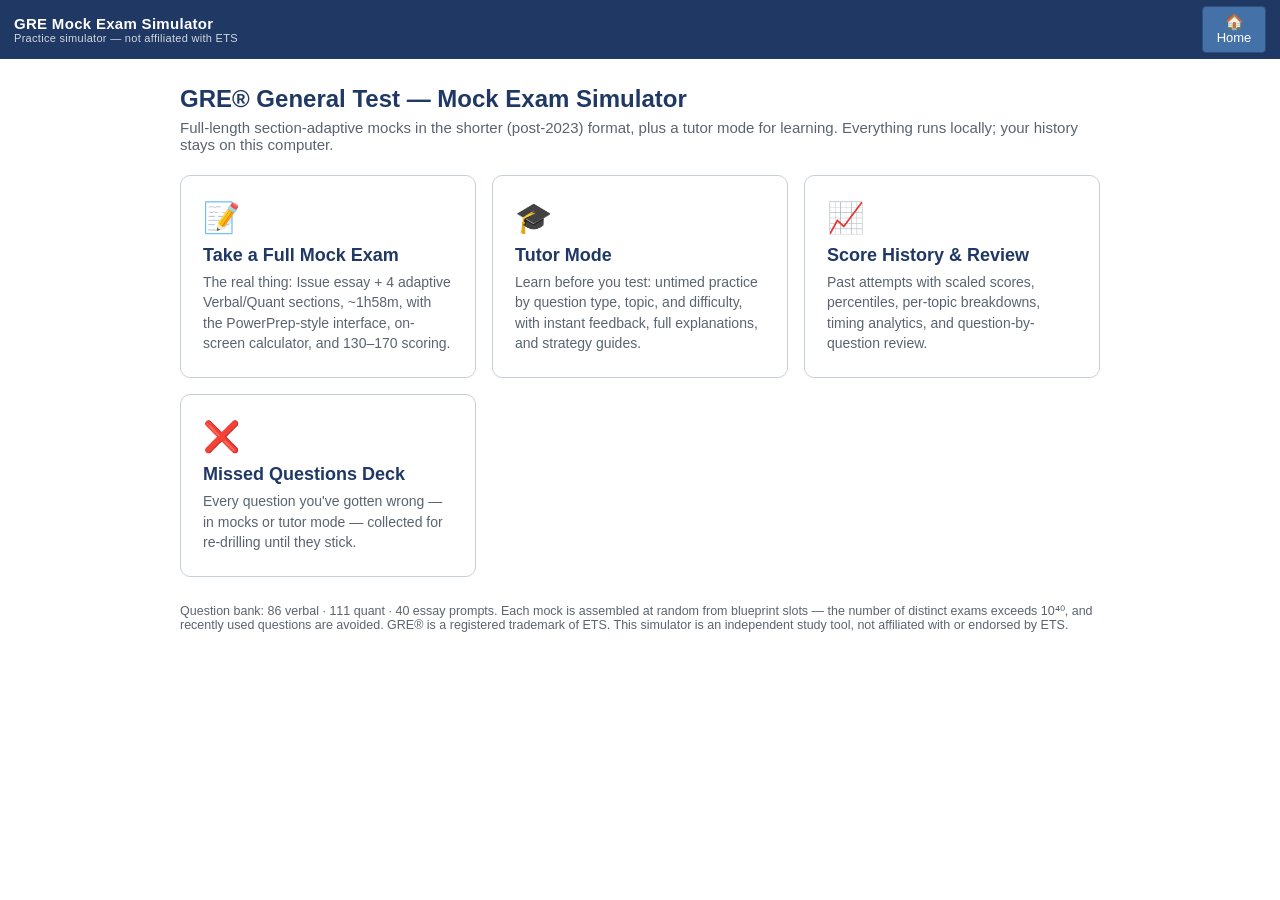
==== index.html @ 8365e2c4 "GRE mock exam simulator: adaptive full-length mocks, tutor mode, PowerPrep-style UI" ====
<!DOCTYPE html>
<html lang="en">
<head>
<meta charset="UTF-8">
<meta name="viewport" content="width=device-width, initial-scale=1">
<title>GRE Mock Exam Simulator</title>
<link rel="stylesheet" href="css/style.css">
</head>
<body>
<div id="app"></div>

<!-- Question bank -->
<script src="data/essays.js"></script>
<script src="data/verbal-easy.js"></script>
<script src="data/verbal-medium.js"></script>
<script src="data/verbal-hard.js"></script>
<script src="data/quant-easy.js"></script>
<script src="data/quant-medium.js"></script>
<script src="data/quant-hard.js"></script>

<!-- App -->
<script src="js/scoring.js"></script>
<script src="js/calculator.js"></script>
<script src="js/exam.js"></script>
<script src="js/results.js"></script>
<script src="js/tutor.js"></script>
<script src="js/app.js"></script>
</body>
</html>
---- css/style.css ----
/* GRE Mock Exam Simulator — PowerPrep-style UI */

:root {
  --navy: #1f3864;
  --navy-dark: #16294a;
  --steel: #4472a8;
  --steel-light: #5d8bc4;
  --strip: #e9edf2;
  --strip-border: #c7cfd9;
  --ink: #1a1a1a;
  --muted: #5a6470;
  --paper: #ffffff;
  --page: #f2f4f7;
  --good: #1e7a3c;
  --bad: #b02a2a;
  --mark: #d99a00;
  --focus: #2b6cb0;
}

* { box-sizing: border-box; }

html, body {
  margin: 0;
  padding: 0;
  height: 100%;
  font-family: Arial, Helvetica, sans-serif;
  font-size: 16px;
  color: var(--ink);
  background: var(--page);
}

#app { height: 100%; display: flex; flex-direction: column; }

button { font-family: inherit; cursor: pointer; }

/* ---------- Top bars ---------- */

.topbar {
  background: var(--navy);
  color: #fff;
  display: flex;
  align-items: center;
  justify-content: space-between;
  padding: 6px 14px;
  min-height: 54px;
  flex-wrap: wrap;
  gap: 6px;
}

.topbar .brand {
  font-size: 15px;
  font-weight: bold;
  letter-spacing: .3px;
}
.topbar .brand small { display: block; font-weight: normal; font-size: 11px; opacity: .8; }

.topbar .btns { display: flex; gap: 6px; flex-wrap: wrap; }

.tbtn {
  background: var(--steel);
  color: #fff;
  border: 1px solid #2f4f7a;
  border-radius: 4px;
  padding: 6px 12px;
  font-size: 13px;
  min-width: 64px;
  display: inline-flex;
  flex-direction: column;
  align-items: center;
  gap: 1px;
  line-height: 1.15;
}
.tbtn .ic { font-size: 15px; }
.tbtn:hover:not(:disabled) { background: var(--steel-light); }
.tbtn:disabled { opacity: .45; cursor: default; }
.tbtn.marked { background: var(--mark); border-color: #a97800; }

.substrip {
  background: var(--strip);
  border-bottom: 1px solid var(--strip-border);
  display: flex;
  align-items: center;
  justify-content: space-between;
  padding: 5px 14px;
  font-size: 14px;
  color: #223;
}
.substrip .qcount { font-weight: bold; }
.substrip .right { display: flex; align-items: center; gap: 10px; }

.timer { font-variant-numeric: tabular-nums; font-weight: bold; }
.timer.low { color: var(--bad); animation: blink 1s steps(2) infinite; }
@keyframes blink { 50% { opacity: .35; } }

.linkish {
  background: none;
  border: none;
  color: var(--focus);
  text-decoration: underline;
  font-size: 13px;
  padding: 2px 4px;
}

/* ---------- Main stage ---------- */

.stage {
  flex: 1;
  overflow: auto;
  background: var(--paper);
}

.stage-inner {
  max-width: 980px;
  margin: 0 auto;
  padding: 26px 30px 60px;
}

.directions {
  font-style: italic;
  color: #333;
  font-size: 14.5px;
  margin-bottom: 18px;
}

.qtext { font-size: 17px; line-height: 1.6; }
.qtext p { margin: 0 0 12px; }

.split {
  display: grid;
  grid-template-columns: 1fr 1px 1fr;
  gap: 0 22px;
  align-items: start;
}
.split .divider { background: var(--strip-border); align-self: stretch; }
.passage {
  font-size: 15.5px;
  line-height: 1.65;
  max-height: calc(100vh - 220px);
  overflow-y: auto;
  padding-right: 8px;
}
.passage p { margin: 0 0 12px; }
.passage-label { font-size: 12px; color: var(--muted); text-transform: uppercase; letter-spacing: .6px; margin-bottom: 8px; }

@media (max-width: 800px) {
  .split { grid-template-columns: 1fr; }
  .split .divider { display: none; }
  .passage { max-height: 34vh; border-bottom: 1px solid var(--strip-border); margin-bottom: 14px; }
}

/* ---------- Choices ---------- */

.choices { margin-top: 18px; display: flex; flex-direction: column; gap: 4px; }

.choice {
  display: flex;
  align-items: flex-start;
  gap: 12px;
  padding: 9px 12px;
  border: 1px solid transparent;
  border-radius: 4px;
  cursor: pointer;
  font-size: 16.5px;
  line-height: 1.45;
  background: none;
  text-align: left;
  width: 100%;
  color: var(--ink);
}
.choice:hover { background: #f0f5fb; }
.choice.selected { background: #dcebfa; border-color: #9dc0e8; }

.oval {
  flex: 0 0 auto;
  width: 30px; height: 20px;
  border: 2px solid #444;
  border-radius: 50%;
  margin-top: 2px;
  background: #fff;
}
.choice.selected .oval { background: var(--ink); }

.sqr {
  flex: 0 0 auto;
  width: 20px; height: 20px;
  border: 2px solid #444;
  border-radius: 3px;
  margin-top: 2px;
  background: #fff;
  position: relative;
}
.choice.selected .sqr { background: var(--ink); }
.choice.selected .sqr::after {
  content: "✓"; color: #fff; position: absolute; inset: 0;
  display: flex; align-items: center; justify-content: center; font-size: 14px;
}

/* result-review coloring */
.choice.correct { background: #e2f3e6; border-color: #9ccBA6; }
.choice.correct { border-color: #9ccba6; }
.choice.wrongpick { background: #fbe3e3; border-color: #e2a9a9; }

/* ---------- Multi-blank TC ---------- */

.blank-cols { display: flex; gap: 26px; margin-top: 18px; flex-wrap: wrap; }
.blank-col { min-width: 180px; }
.blank-col h4 { margin: 0 0 6px; font-size: 14px; color: var(--muted); font-weight: bold; }
.blank-col .choice { font-size: 16px; padding: 7px 10px; }
.tcblank {
  display: inline-block;
  min-width: 110px;
  border-bottom: 1.5px solid var(--ink);
  text-align: center;
  font-weight: bold;
  color: var(--focus);
  padding: 0 6px;
}

/* ---------- QC layout ---------- */

.qc-table { width: 100%; max-width: 640px; margin: 8px auto 4px; border-collapse: collapse; }
.qc-table th { font-weight: bold; font-size: 16px; padding: 10px 8px; text-align: center; width: 50%; }
.qc-table td { text-align: center; font-size: 17.5px; padding: 8px; vertical-align: top; }
.qc-info { text-align: center; font-size: 16.5px; margin: 6px 0 10px; }
.qc-line { border: none; border-top: 1px solid var(--strip-border); max-width: 640px; margin: 10px auto; }

/* ---------- Numeric entry ---------- */

.numentry { margin-top: 20px; display: flex; align-items: center; gap: 10px; font-size: 17px; flex-wrap: wrap; }
.numentry input {
  font-size: 18px;
  padding: 8px 10px;
  width: 150px;
  border: 1.5px solid #555;
  border-radius: 3px;
  font-family: inherit;
}
.numentry .fracbar { display: inline-flex; flex-direction: column; align-items: center; gap: 4px; }
.numentry .fracbar hr { width: 150px; border: none; border-top: 2px solid var(--ink); margin: 0; }

/* ---------- Figures / DI ---------- */

.figure { text-align: center; margin: 16px 0; }
.figure .note { font-size: 12.5px; color: var(--muted); font-style: italic; margin-top: 4px; }

.di-table { border-collapse: collapse; margin: 12px auto; font-size: 14.5px; }
.di-table caption { font-weight: bold; font-size: 14px; padding-bottom: 6px; }
.di-table th, .di-table td { border: 1px solid #888; padding: 5px 12px; text-align: center; }
.di-table th { background: var(--strip); }

.chartbox { margin: 14px auto; max-width: 560px; }
.chartbox svg { width: 100%; height: auto; display: block; }
.chartbox .ctitle { text-align: center; font-weight: bold; font-size: 14px; margin-bottom: 4px; }

/* ---------- Screens (intro / transition / home) ---------- */

.screen-title { font-size: 24px; margin: 0 0 6px; color: var(--navy); }
.screen-sub { color: var(--muted); margin: 0 0 22px; font-size: 15px; }

.card {
  background: #fff;
  border: 1px solid var(--strip-border);
  border-radius: 8px;
  padding: 22px 26px;
  margin-bottom: 16px;
}
.card h3 { margin: 0 0 10px; font-size: 17px; color: var(--navy); }
.card p, .card li { font-size: 15px; line-height: 1.55; }

.bigbtn {
  background: var(--navy);
  color: #fff;
  border: none;
  border-radius: 6px;
  padding: 13px 26px;
  font-size: 16px;
  font-weight: bold;
}
.bigbtn:hover { background: var(--navy-dark); }
.bigbtn.secondary { background: #fff; color: var(--navy); border: 2px solid var(--navy); }
.bigbtn.secondary:hover { background: #eef2f8; }
.bigbtn:disabled { opacity: .5; cursor: default; }

.btnrow { display: flex; gap: 12px; margin-top: 20px; flex-wrap: wrap; }

.home-grid { display: grid; grid-template-columns: repeat(auto-fit, minmax(250px, 1fr)); gap: 16px; margin-top: 22px; }
.home-tile {
  background: #fff;
  border: 1px solid var(--strip-border);
  border-radius: 10px;
  padding: 24px 22px;
  text-align: left;
  cursor: pointer;
  transition: box-shadow .12s, transform .12s;
}
.home-tile:hover { box-shadow: 0 4px 14px rgba(31,56,100,.18); transform: translateY(-2px); }
.home-tile .em { font-size: 30px; }
.home-tile h3 { margin: 10px 0 6px; color: var(--navy); font-size: 18px; }
.home-tile p { margin: 0; color: var(--muted); font-size: 14px; line-height: 1.45; }

/* ---------- Review screen ---------- */

.review-table { width: 100%; max-width: 620px; border-collapse: collapse; margin-top: 14px; }
.review-table th, .review-table td { border: 1px solid var(--strip-border); padding: 7px 12px; font-size: 14.5px; text-align: left; }
.review-table th { background: var(--strip); }
.review-table tr.cur { background: #dcebfa; }
.review-table tr { cursor: pointer; }
.review-table tr:hover td { background: #f0f5fb; }
.st-ans { color: var(--good); }
.st-not { color: var(--bad); font-weight: bold; }
.st-seen { color: var(--muted); }
.flagged::before { content: "🚩 "; }

/* ---------- Essay ---------- */

.essay-wrap { display: flex; flex-direction: column; gap: 12px; height: 100%; }
.essay-prompt { border: 1px solid var(--strip-border); background: #fafbfc; border-radius: 6px; padding: 14px 18px; font-size: 15.5px; line-height: 1.6; }
.essay-toolbar { display: flex; gap: 6px; align-items: center; }
.essay-toolbar button {
  background: var(--strip); border: 1px solid var(--strip-border); border-radius: 4px;
  padding: 5px 12px; font-size: 13px;
}
.essay-toolbar button:hover { background: #dde4ec; }
.essay-toolbar .wc { margin-left: auto; font-size: 13px; color: var(--muted); }
.essay-box {
  width: 100%;
  min-height: 320px;
  resize: vertical;
  font-family: Arial, Helvetica, sans-serif;
  font-size: 15.5px;
  line-height: 1.55;
  padding: 12px 14px;
  border: 1.5px solid #555;
  border-radius: 4px;
}

/* ---------- Calculator ---------- */

.calc {
  position: fixed;
  z-index: 60;
  width: 250px;
  background: #dfe5ec;
  border: 1px solid #8896a8;
  border-radius: 8px;
  box-shadow: 0 8px 28px rgba(0,0,0,.3);
  user-select: none;
}
.calc-head {
  background: var(--navy); color: #fff;
  padding: 6px 10px; font-size: 13px; font-weight: bold;
  border-radius: 8px 8px 0 0;
  display: flex; justify-content: space-between; align-items: center;
  cursor: move;
}
.calc-head button { background: none; border: none; color: #fff; font-size: 15px; }
.calc-display {
  background: #fff; border: 1px solid #99a; margin: 8px; padding: 8px 10px;
  text-align: right; font-size: 21px; font-family: Consolas, monospace;
  overflow: hidden; white-space: nowrap; min-height: 40px;
}
.calc-mem { font-size: 11px; color: var(--muted); padding: 0 12px 2px; min-height: 14px; text-align: left; }
.calc-grid { display: grid; grid-template-columns: repeat(5, 1fr); gap: 5px; padding: 4px 8px 8px; }
.calc-grid button {
  padding: 9px 0; font-size: 14.5px; border: 1px solid #97a3b4; border-radius: 4px;
  background: #f4f6f9;
}
.calc-grid button:hover { background: #e2e9f2; }
.calc-grid button.op { background: #cdd8e6; }
.calc-grid button.eq { background: var(--steel); color: #fff; grid-column: span 2; }
.calc-transfer {
  display: block; margin: 0 8px 10px; width: calc(100% - 16px);
  padding: 7px; font-size: 13px; background: var(--strip);
  border: 1px solid #97a3b4; border-radius: 4px;
}

/* ---------- Modal ---------- */

.modal-veil {
  position: fixed; inset: 0; background: rgba(10,20,40,.55);
  display: flex; align-items: center; justify-content: center; z-index: 100;
  padding: 20px;
}
.modal {
  background: #fff; border-radius: 8px; max-width: 640px; width: 100%;
  max-height: 84vh; overflow: auto; padding: 24px 28px;
  box-shadow: 0 12px 40px rgba(0,0,0,.35);
}
.modal h3 { margin: 0 0 12px; color: var(--navy); }
.modal p, .modal li { font-size: 14.5px; line-height: 1.55; }

/* ---------- Results ---------- */

.score-cards { display: grid; grid-template-columns: repeat(auto-fit, minmax(180px, 1fr)); gap: 14px; margin: 18px 0; }
.score-card {
  background: #fff; border: 1px solid var(--strip-border); border-radius: 10px;
  padding: 18px 20px; text-align: center;
}
.score-card .lbl { font-size: 13px; color: var(--muted); text-transform: uppercase; letter-spacing: .5px; }
.score-card .val { font-size: 40px; font-weight: bold; color: var(--navy); line-height: 1.15; }
.score-card .pct { font-size: 13px; color: var(--muted); }

.topic-bars { margin: 10px 0 4px; }
.tbar-row { display: grid; grid-template-columns: 170px 1fr 70px; align-items: center; gap: 10px; margin-bottom: 8px; font-size: 14px; }
.tbar-track { background: #e6eaef; border-radius: 4px; height: 16px; overflow: hidden; }
.tbar-fill { height: 100%; background: var(--steel); border-radius: 4px 0 0 4px; }

.rev-item { border: 1px solid var(--strip-border); border-radius: 8px; padding: 16px 20px; margin-bottom: 14px; background: #fff; }
.rev-item .rhead { display: flex; gap: 10px; align-items: baseline; margin-bottom: 8px; flex-wrap: wrap; font-size: 13.5px; color: var(--muted); }
.rev-item .rhead .ok { color: var(--good); font-weight: bold; }
.rev-item .rhead .no { color: var(--bad); font-weight: bold; }
.expl { background: #f5f8fb; border-left: 4px solid var(--steel); padding: 10px 14px; margin-top: 10px; font-size: 14.5px; line-height: 1.55; }
.expl .tip { margin-top: 8px; color: #6b4e00; }

.attempt-row { display: flex; justify-content: space-between; align-items: center; background: #fff; border: 1px solid var(--strip-border); border-radius: 8px; padding: 12px 18px; margin-bottom: 10px; font-size: 14.5px; }

/* ---------- Tutor ---------- */

.tutor-filters { display: flex; gap: 12px; flex-wrap: wrap; margin: 14px 0 20px; }
.tutor-filters select {
  font-size: 14.5px; padding: 7px 10px; border: 1px solid var(--strip-border); border-radius: 5px; background: #fff;
}
.feedback-banner { border-radius: 6px; padding: 10px 16px; font-weight: bold; margin-top: 16px; font-size: 15.5px; }
.feedback-banner.good { background: #e2f3e6; color: var(--good); }
.feedback-banner.bad { background: #fbe3e3; color: var(--bad); }

.pill { display: inline-block; font-size: 12px; padding: 2px 10px; border-radius: 999px; background: var(--strip); color: #334; margin-right: 6px; }

.footnote { color: var(--muted); font-size: 12.5px; margin-top: 26px; }

/* sparkline / trend */
.trend svg { width: 100%; height: auto; display: block; }

/* utility */
.hidden { display: none !important; }
.center { text-align: center; }
.mt0 { margin-top: 0; }
.sr { position: absolute; left: -9999px; }
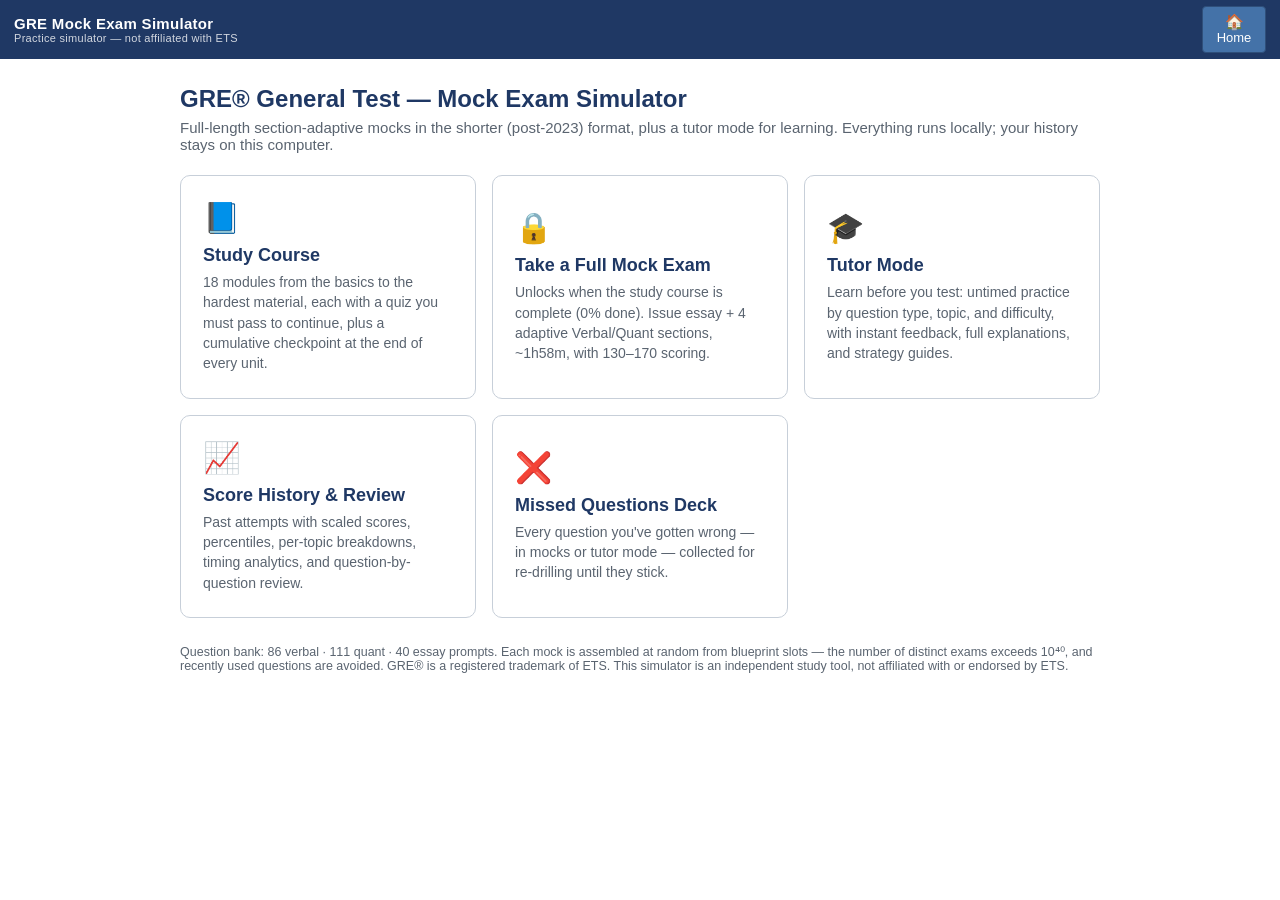
==== commit 99d6df1f: "Add 18-module study course with gated progression and cumulative checkpoints" ====
--- a/index.html
+++ b/index.html
@@ -18,12 +18,20 @@
 <script src="data/quant-medium.js"></script>
 <script src="data/quant-hard.js"></script>
 
+<!-- Study course -->
+<script src="data/course-u1.js"></script>
+<script src="data/course-u2.js"></script>
+<script src="data/course-u3.js"></script>
+<script src="data/course-u4.js"></script>
+<script src="data/course-u5.js"></script>
+
 <!-- App -->
 <script src="js/scoring.js"></script>
 <script src="js/calculator.js"></script>
 <script src="js/exam.js"></script>
 <script src="js/results.js"></script>
 <script src="js/tutor.js"></script>
+<script src="js/course.js"></script>
 <script src="js/app.js"></script>
 </body>
 </html>
--- a/css/style.css
+++ b/css/style.css
@@ -436,3 +436,76 @@
 .center { text-align: center; }
 .mt0 { margin-top: 0; }
 .sr { position: absolute; left: -9999px; }
+
+/* ---------- course: syllabus rows ---------- */
+
+.mod-list { display: flex; flex-direction: column; gap: 6px; margin-top: 12px; }
+.mod-row {
+  display: flex; align-items: center; gap: 14px;
+  width: 100%; text-align: left;
+  padding: 12px 14px;
+  border: 1px solid var(--strip-border); border-radius: 7px;
+  background: #fff; font-size: 15px; color: var(--ink);
+}
+.mod-row:hover:not(.locked) { background: #f0f5fb; border-color: var(--steel); }
+.mod-row.locked { opacity: .55; cursor: not-allowed; background: #fafbfc; }
+.mod-row.done { background: #f2faf4; border-color: #b7ddc2; }
+.mod-row.next { border-color: var(--steel); border-width: 2px; box-shadow: 0 1px 6px rgba(68,114,168,.18); }
+.mod-ic { flex: 0 0 auto; width: 28px; height: 28px; border-radius: 50%; display: flex; align-items: center; justify-content: center; font-size: 13px; background: var(--strip); }
+.mod-row.done .mod-ic { background: var(--good); color: #fff; }
+.mod-row.next .mod-ic { background: var(--steel); color: #fff; }
+.mod-mid { flex: 1; display: flex; flex-direction: column; gap: 2px; min-width: 0; }
+.mod-title { font-weight: 600; }
+.mod-meta { font-size: 12.5px; color: var(--muted); }
+.mod-st { flex: 0 0 auto; font-size: 12.5px; color: var(--muted); font-weight: 600; }
+.mod-row.done .mod-st { color: var(--good); }
+
+/* ---------- course: pass/fail banner ---------- */
+
+.passbanner {
+  border-radius: 10px; padding: 22px 26px; margin: 16px 0;
+  color: #fff; display: flex; justify-content: space-between; align-items: center;
+  flex-wrap: wrap; gap: 10px;
+}
+.passbanner.pass { background: var(--good); }
+.passbanner.fail { background: var(--bad); }
+.passbanner .big { font-size: 34px; font-weight: 800; }
+.passbanner .sub { font-size: 14px; opacity: .92; }
+
+/* ---------- course: lesson body ---------- */
+
+.lesson { font-size: 16px; line-height: 1.7; color: var(--ink); max-width: 760px; }
+.lesson h2 { font-size: 21px; color: var(--navy); margin: 30px 0 10px; padding-bottom: 6px; border-bottom: 2px solid var(--strip); }
+.lesson h3 { font-size: 17px; color: var(--navy); margin: 22px 0 8px; }
+.lesson h4 { font-size: 15px; color: var(--navy); margin: 0 0 8px; }
+.lesson p { margin: 0 0 14px; }
+.lesson ul, .lesson ol { margin: 0 0 14px; padding-left: 24px; }
+.lesson li { margin-bottom: 7px; }
+.lesson code {
+  background: #eef1f5; border: 1px solid #dde3ea; border-radius: 3px;
+  padding: 1px 6px; font-family: Consolas, monospace; font-size: 14px;
+}
+.lesson table { border-collapse: collapse; width: 100%; margin: 14px 0; font-size: 14.5px; }
+.lesson th, .lesson td { border: 1px solid var(--strip-border); padding: 7px 12px; text-align: left; vertical-align: top; }
+.lesson th { background: var(--strip); font-weight: 700; }
+.lesson .keybox {
+  background: #f5f8fb; border-left: 4px solid var(--steel);
+  padding: 12px 16px; margin: 16px 0; border-radius: 0 6px 6px 0;
+}
+.lesson .warnbox {
+  background: #fdf6e9; border-left: 4px solid var(--mark);
+  padding: 12px 16px; margin: 16px 0; border-radius: 0 6px 6px 0;
+}
+.lesson .exambox {
+  background: #f2faf4; border-left: 4px solid var(--good);
+  padding: 12px 16px; margin: 16px 0; border-radius: 0 6px 6px 0;
+}
+.lesson blockquote {
+  margin: 14px 0; padding: 10px 18px;
+  border-left: 3px solid var(--strip-border); color: var(--muted); font-style: italic;
+}
+.lesson .worked {
+  border: 1px solid var(--strip-border); border-radius: 8px;
+  padding: 14px 18px; margin: 16px 0; background: #fbfcfd;
+}
+.lesson .rev-item { margin-top: 10px; }
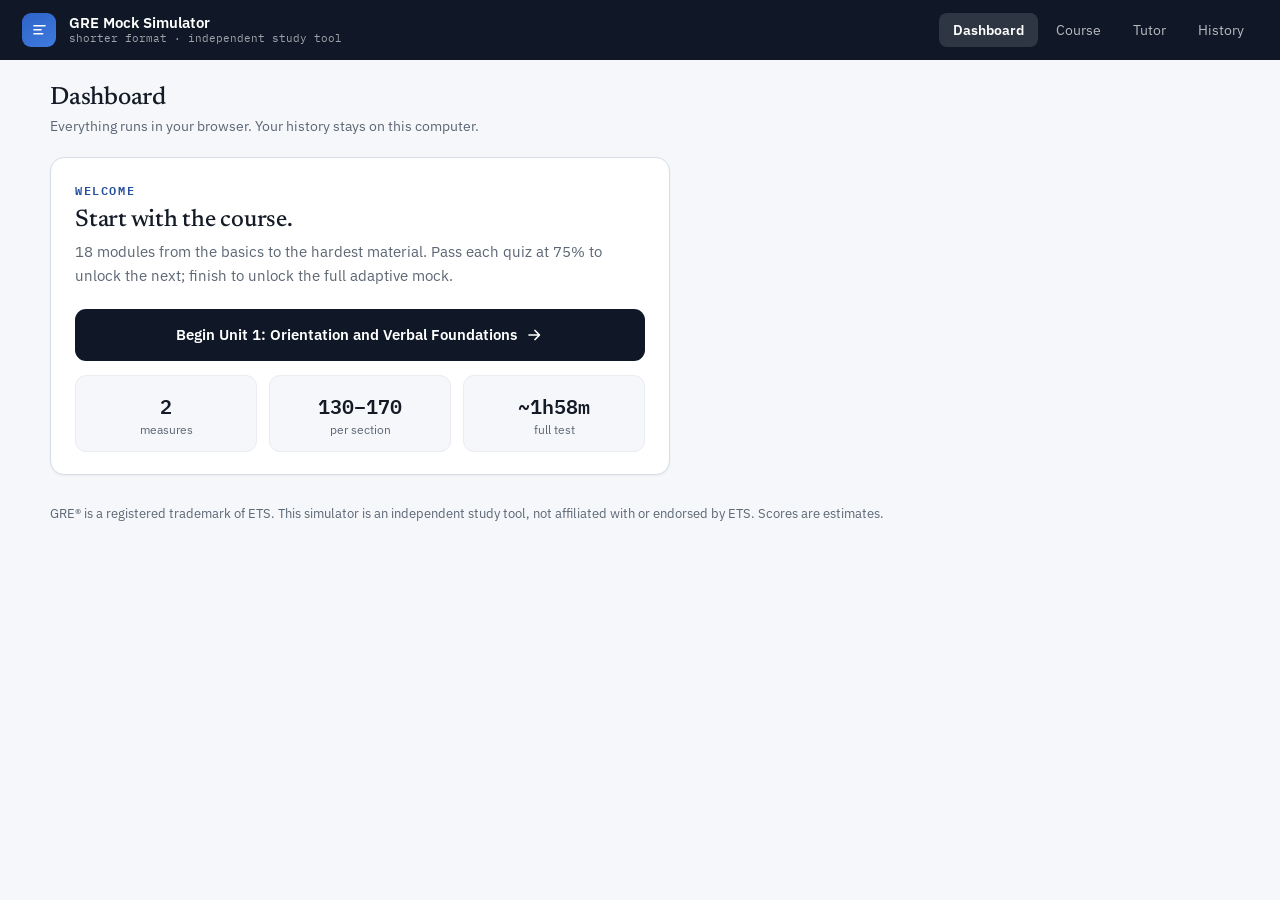
==== commit 7c617c52: "Add sync.js scaffold: env, storage helpers, API client; wire script tag" ====
--- a/index.html
+++ b/index.html
@@ -32,6 +32,7 @@
 <script src="js/results.js"></script>
 <script src="js/tutor.js"></script>
 <script src="js/course.js"></script>
+<script src="js/sync.js"></script>
 <script src="js/app.js"></script>
 </body>
 </html>
--- a/css/style.css
+++ b/css/style.css
@@ -1,511 +1,1136 @@
-/* GRE Mock Exam Simulator — PowerPrep-style UI */
+/* GRE Mock Exam Simulator - design system
+   Same system as the Network+ redesign, tuned for an academic adaptive test.
+   Study mode is editorial and motivating; exam mode is a calm PowerPrep-style
+   workspace. Verbal reads in a serif; data and scores speak in mono.
+   Fonts are bundled locally (fonts/), no CDN, no network at runtime. */
+
+/* ================= fonts ================= */
+
+@font-face { font-family: "IBM Plex Sans"; font-style: normal; font-weight: 400;
+  src: url("../fonts/ibm-plex-sans-400.woff2") format("woff2"); font-display: swap; }
+@font-face { font-family: "IBM Plex Sans"; font-style: normal; font-weight: 500;
+  src: url("../fonts/ibm-plex-sans-500.woff2") format("woff2"); font-display: swap; }
+@font-face { font-family: "IBM Plex Sans"; font-style: normal; font-weight: 600;
+  src: url("../fonts/ibm-plex-sans-600.woff2") format("woff2"); font-display: swap; }
+@font-face { font-family: "IBM Plex Sans"; font-style: normal; font-weight: 700;
+  src: url("../fonts/ibm-plex-sans-700.woff2") format("woff2"); font-display: swap; }
+@font-face { font-family: "IBM Plex Mono"; font-style: normal; font-weight: 400;
+  src: url("../fonts/ibm-plex-mono-400.woff2") format("woff2"); font-display: swap; }
+@font-face { font-family: "IBM Plex Mono"; font-style: normal; font-weight: 500;
+  src: url("../fonts/ibm-plex-mono-500.woff2") format("woff2"); font-display: swap; }
+@font-face { font-family: "IBM Plex Mono"; font-style: normal; font-weight: 600;
+  src: url("../fonts/ibm-plex-mono-600.woff2") format("woff2"); font-display: swap; }
+@font-face { font-family: "Newsreader"; font-style: normal; font-weight: 400;
+  src: url("../fonts/newsreader-400.woff2") format("woff2"); font-display: swap; }
+@font-face { font-family: "Newsreader"; font-style: normal; font-weight: 500;
+  src: url("../fonts/newsreader-500.woff2") format("woff2"); font-display: swap; }
+
+/* ================= tokens ================= */
 
 :root {
-  --navy: #1f3864;
-  --navy-dark: #16294a;
-  --steel: #4472a8;
-  --steel-light: #5d8bc4;
-  --strip: #e9edf2;
-  --strip-border: #c7cfd9;
-  --ink: #1a1a1a;
-  --muted: #5a6470;
   --paper: #ffffff;
-  --page: #f2f4f7;
-  --good: #1e7a3c;
-  --bad: #b02a2a;
-  --mark: #d99a00;
-  --focus: #2b6cb0;
-}
+  --sub: #f5f7fa;
+  --sub2: #eef1f6;
+  --faint: #e9ecf1;
+  --line: #d7dde4;
+  --page: #dde2e9;
+
+  --ink: #141a26;
+  --muted: #5c6674;
+
+  --headink: #101827;
+  --headink2: #1b2740;
+  --exam-head: #0d1420;
+
+  --accent: #2f63c6;
+  --accent2: #244f9e;
+  --accentsoft: #e9f1fc;
+  --accent-border: #c6dbf6;
+
+  /* each measure gets its own hue: verbal blue, quant amber */
+  --verbal: #2f63c6;
+  --quant: #c47b2a;
+  --quantsoft: #f7ecde;
+
+  --good: #177a44;  --goodsoft: #e6f4ec;  --good-border: #b6ddc4;
+  --good-tint: #f4faf6; --good-chip: #cfe8d8; --good-row: #d6ebdd;
+  --bad: #b32d2d;   --badsoft: #fbeaea;   --bad-border: #e2b4b4;
+  --amber: #b0710a; --ambersoft: #fbf1dd; --amber-border: #ecd3a2;
+  --amber-soft-border: #f0d9b3;
+
+  /* exam choice selection: flat PowerPrep-style tint, not a card */
+  --pick: #dcebfa;
+  --pick-border: #9dc0e8;
+
+  --r-frame: 16px; --r-card: 14px; --r-ctl: 10px; --r-input: 8px; --r-pill: 999px;
+
+  --shadow-card: 0 1px 2px rgba(16, 24, 40, .05);
+  --shadow-frame: 0 1px 2px rgba(16, 24, 40, .05), 0 18px 40px -20px rgba(16, 24, 40, .22);
+  --shadow-modal: 0 24px 60px rgba(0, 0, 0, .4);
+
+  --focus-ring: 0 0 0 3px rgba(47, 99, 198, .45);
+
+  --mo-micro: 130ms;
+  --mo-state: 220ms;
+  --mo-screen: 300ms;
+  --ease-out: cubic-bezier(.2, .7, .3, 1);
+  --ease-in: cubic-bezier(.5, 0, .8, .4);
+
+  --font-sans: "IBM Plex Sans", system-ui, -apple-system, "Segoe UI", Roboto, sans-serif;
+  --font-mono: "IBM Plex Mono", ui-monospace, Consolas, "Courier New", monospace;
+  --font-serif: "Newsreader", Georgia, "Times New Roman", serif;
+}
+
+/* ================= base ================= */
 
 * { box-sizing: border-box; }
 
 html, body {
-  margin: 0;
-  padding: 0;
-  height: 100%;
-  font-family: Arial, Helvetica, sans-serif;
+  margin: 0; padding: 0; height: 100%;
+  font-family: var(--font-sans);
   font-size: 16px;
   color: var(--ink);
-  background: var(--page);
+  background: var(--sub);
+  -webkit-font-smoothing: antialiased;
 }
 
 #app { height: 100%; display: flex; flex-direction: column; }
 
 button { font-family: inherit; cursor: pointer; }
-
-/* ---------- Top bars ---------- */
-
-.topbar {
-  background: var(--navy);
-  color: #fff;
-  display: flex;
-  align-items: center;
-  justify-content: space-between;
-  padding: 6px 14px;
-  min-height: 54px;
-  flex-wrap: wrap;
-  gap: 6px;
-}
-
-.topbar .brand {
-  font-size: 15px;
-  font-weight: bold;
-  letter-spacing: .3px;
-}
-.topbar .brand small { display: block; font-weight: normal; font-size: 11px; opacity: .8; }
-
-.topbar .btns { display: flex; gap: 6px; flex-wrap: wrap; }
-
+input, select, textarea { font-family: inherit; }
+
+:focus-visible { outline: none; box-shadow: var(--focus-ring); border-radius: 6px; }
+button:disabled { opacity: .5; cursor: not-allowed; }
+
+.icon { flex: 0 0 auto; }
+.mono { font-family: var(--font-mono); }
+.serif { font-family: var(--font-serif); }
+.hidden { display: none !important; }
+
+/* ================= study chrome ================= */
+
+.tophead {
+  display: flex; align-items: center; justify-content: space-between;
+  gap: 16px; padding: 0 22px; height: 60px; flex: 0 0 auto;
+  background: var(--headink); color: #fff;
+}
+.tophead .brandwrap { display: flex; align-items: center; gap: 13px; min-width: 0; }
+.tophead .logo {
+  width: 34px; height: 34px; flex: 0 0 auto; border-radius: 9px;
+  background: linear-gradient(150deg, var(--accent), #3f7be0);
+  display: flex; align-items: center; justify-content: center; color: #fff;
+}
+.tophead .names { line-height: 1.15; min-width: 0; }
+.tophead .pname { font-size: 14.5px; font-weight: 600; white-space: nowrap; }
+.tophead .psub { font-family: var(--font-mono); font-size: 11px; opacity: .6; white-space: nowrap; }
+.topnav { display: flex; align-items: center; gap: 4px; flex-wrap: wrap; }
+.topnav button {
+  background: none; border: none; color: rgba(255, 255, 255, .7);
+  font-size: 13.5px; padding: 8px 14px; border-radius: 8px;
+  transition: background var(--mo-micro) var(--ease-out), color var(--mo-micro) var(--ease-out);
+}
+.topnav button:hover { color: #fff; background: rgba(255, 255, 255, .08); }
+.topnav button.on { background: rgba(255, 255, 255, .13); color: #fff; font-weight: 600; }
+
+.crumb {
+  display: flex; align-items: center; gap: 11px;
+  height: 56px; flex: 0 0 auto; padding: 0 22px;
+  background: var(--headink); color: #fff; font-size: 13.5px;
+}
+.crumb button {
+  display: inline-flex; align-items: center; gap: 8px;
+  background: none; border: none; color: rgba(255, 255, 255, .6);
+  font-size: 13.5px; padding: 6px; border-radius: 7px;
+}
+.crumb button:hover { color: #fff; background: rgba(255, 255, 255, .08); }
+.crumb .sep { opacity: .4; }
+.crumb .cur { font-weight: 600; }
+.crumb .right { margin-left: auto; font-family: var(--font-mono); font-size: 12px; opacity: .75; }
+
+/* ================= exam chrome (PowerPrep-style toolbar) ================= */
+
+.examhead {
+  display: flex; align-items: center; justify-content: space-between;
+  gap: 16px; padding: 0 18px; height: 54px; flex: 0 0 auto;
+  background: var(--exam-head); color: #fff;
+}
+.examhead .etitle { font-size: 13px; font-weight: 600; }
+.examhead .enote {
+  font-family: var(--font-mono); font-size: 10.5px; color: rgba(255, 255, 255, .45);
+}
+.examhead .note-right {
+  font-family: var(--font-mono); font-size: 12px; color: rgba(255, 255, 255, .55);
+}
+.examhead .ro { text-align: right; }
+.examhead .ro .lbl {
+  display: block; font-size: 10px; text-transform: uppercase;
+  letter-spacing: .1em; color: rgba(255, 255, 255, .5);
+}
+.examhead .ro .val {
+  font-family: var(--font-mono); font-size: 17px; font-weight: 600;
+  font-variant-numeric: tabular-nums;
+}
+
+.toolbar { display: flex; align-items: center; gap: 2px; }
 .tbtn {
-  background: var(--steel);
-  color: #fff;
-  border: 1px solid #2f4f7a;
-  border-radius: 4px;
-  padding: 6px 12px;
+  display: flex; flex-direction: column; align-items: center; gap: 2px;
+  padding: 6px 9px; border: none; border-radius: 7px;
+  background: none; color: rgba(255, 255, 255, .85);
+  transition: background var(--mo-micro) var(--ease-out);
+}
+.tbtn .lb { font-size: 9.5px; }
+.tbtn:hover:not(:disabled) { background: rgba(255, 255, 255, .1); }
+.tbtn:disabled { opacity: .45; cursor: not-allowed; }
+.tbtn.wide { padding: 6px 11px; }
+.tbtn.marked { background: var(--amber); color: #fff; }
+.tbtn.on { background: rgba(63, 123, 224, .28); color: #fff; }
+.tbtn.next { background: var(--accent); color: #fff; }
+.tbtn.next:hover:not(:disabled) { background: #3f7be0; }
+.toolsep { width: 1px; align-self: stretch; margin: 8px 6px; background: rgba(255, 255, 255, .15); }
+
+/* sub-strip: question counter + hideable timer */
+.substrip {
+  display: flex; align-items: center; justify-content: space-between;
+  gap: 12px; flex: 0 0 auto; padding: 8px 20px;
+  background: var(--sub2); border-bottom: 1px solid var(--line);
   font-size: 13px;
-  min-width: 64px;
-  display: inline-flex;
-  flex-direction: column;
-  align-items: center;
-  gap: 1px;
-  line-height: 1.15;
-}
-.tbtn .ic { font-size: 15px; }
-.tbtn:hover:not(:disabled) { background: var(--steel-light); }
-.tbtn:disabled { opacity: .45; cursor: default; }
-.tbtn.marked { background: var(--mark); border-color: #a97800; }
-
-.substrip {
-  background: var(--strip);
-  border-bottom: 1px solid var(--strip-border);
-  display: flex;
-  align-items: center;
-  justify-content: space-between;
-  padding: 5px 14px;
-  font-size: 14px;
-  color: #223;
-}
-.substrip .qcount { font-weight: bold; }
-.substrip .right { display: flex; align-items: center; gap: 10px; }
-
-.timer { font-variant-numeric: tabular-nums; font-weight: bold; }
-.timer.low { color: var(--bad); animation: blink 1s steps(2) infinite; }
-@keyframes blink { 50% { opacity: .35; } }
+}
+.substrip .qcount { display: inline-flex; align-items: center; gap: 7px; font-weight: 700; }
+.substrip .qcount .fl { color: var(--amber); }
+.substrip .right { display: flex; align-items: center; gap: 12px; }
+.substrip .hidebtn {
+  background: none; border: none; padding: 2px 4px;
+  color: var(--accent2); font-size: 13px; text-decoration: underline;
+}
+.substrip .hidebtn:hover { color: var(--accent); }
+.substrip .hidebtn:disabled { color: var(--muted); text-decoration: underline; }
+.substrip .timer {
+  font-family: var(--font-mono); font-weight: 700;
+  font-variant-numeric: tabular-nums; min-width: 54px; text-align: right;
+}
+.substrip .timer.low { color: var(--bad); animation: blink 1s steps(2) infinite; }
+@keyframes blink { 50% { opacity: .32; } }
+
+.lowtime {
+  display: flex; align-items: center; gap: 10px; flex: 0 0 auto;
+  background: var(--badsoft); border-bottom: 1px solid var(--bad-border);
+  color: var(--bad); padding: 11px 20px;
+  font-size: 13.5px; font-weight: 600;
+}
+
+.hairline { height: 3px; flex: 0 0 auto; background: var(--sub2); }
+.hairline > i {
+  display: block; height: 100%; background: var(--accent);
+  transition: width var(--mo-state) var(--ease-out);
+}
+
+/* ================= stage ================= */
+
+.stage { flex: 1; overflow: auto; background: var(--sub); }
+.stage-inner { max-width: 980px; margin: 0 auto; padding: 26px 30px 40px; }
+.stage-inner.wide { max-width: 1240px; }
+.stage-inner.reader { max-width: 800px; padding: 34px 30px 40px; }
+.stage-inner.exam { max-width: 1020px; padding: 22px 30px 34px; }
+.stage-inner.exam.splitwide { max-width: 1180px; }
+.screen-in { animation: dashin var(--mo-screen) var(--ease-out) both; }
+@keyframes dashin { from { opacity: 0; transform: translateY(8px); } }
+
+.screen-title {
+  font-family: var(--font-serif);
+  font-size: 25px; font-weight: 500; letter-spacing: -.01em; margin: 0 0 4px;
+}
+.screen-title:focus, .screen-title:focus-visible,
+.lesson-h1:focus, .lesson-h1:focus-visible { outline: none; box-shadow: none; }
+.screen-sub { color: var(--muted); font-size: 14px; line-height: 1.6; margin: 0 0 20px; }
+.footnote { color: var(--muted); font-size: 12.5px; line-height: 1.6; margin-top: 28px; }
+.eyebrow {
+  font-family: var(--font-mono); font-size: 11.5px; font-weight: 600;
+  text-transform: uppercase; letter-spacing: .14em; color: var(--accent2);
+}
+
+/* ================= buttons ================= */
+
+.btn {
+  display: inline-flex; align-items: center; justify-content: center; gap: 9px;
+  min-height: 44px; padding: 13px 20px;
+  border-radius: var(--r-ctl); border: 1px solid transparent;
+  background: var(--headink); color: #fff;
+  font-size: 14.5px; font-weight: 600; line-height: 1;
+  transition: background var(--mo-micro) var(--ease-out), border-color var(--mo-micro) var(--ease-out);
+}
+.btn:hover:not(:disabled) { background: #1c2740; }
+.btn.exam { background: var(--exam-head); }
+.btn.exam:hover:not(:disabled) { background: #18202f; }
+.btn.secondary { background: var(--paper); border-color: var(--line); color: var(--ink); }
+.btn.secondary:hover:not(:disabled) { background: #f2f6fb; }
+.btn.soft { background: var(--accentsoft); border-color: var(--accent-border); color: var(--accent2); }
+.btn.soft:hover:not(:disabled) { background: #ddebfb; }
+.btn.accent { background: var(--accent); color: #fff; }
+.btn.accent:hover:not(:disabled) { background: var(--accent2); }
+.btn.danger { background: var(--bad); color: #fff; }
+.btn.danger:hover:not(:disabled) { background: #9d2626; }
+.btn.danger-outline { background: var(--paper); border-color: var(--bad-border); color: var(--bad); }
+.btn.danger-outline:hover:not(:disabled) { background: var(--badsoft); }
+.btn.good { background: var(--good); color: #fff; }
+.btn.good:hover:not(:disabled) { background: #14663a; }
+.btn.white { background: #fff; color: var(--headink); }
+.btn.white:hover:not(:disabled) { background: #eef2f8; }
+.btn.wide { width: 100%; }
+.btn.big { padding: 16px; border-radius: 11px; font-size: 15px; }
+.btnrow { display: flex; gap: 12px; margin-top: 20px; flex-wrap: wrap; }
 
 .linkish {
-  background: none;
-  border: none;
-  color: var(--focus);
-  text-decoration: underline;
-  font-size: 13px;
-  padding: 2px 4px;
-}
-
-/* ---------- Main stage ---------- */
-
-.stage {
-  flex: 1;
-  overflow: auto;
+  background: none; border: none; color: var(--accent2);
+  font-size: 13px; font-weight: 600; padding: 6px 8px; border-radius: 6px;
+}
+.linkish:hover { background: var(--accentsoft); }
+
+/* ================= cards, pills ================= */
+
+.card {
+  background: var(--paper); border: 1px solid var(--line);
+  border-radius: var(--r-card); box-shadow: var(--shadow-card);
+  padding: 22px 24px; margin-bottom: 16px;
+}
+.card > h3 { margin: 0 0 14px; font-size: 15px; font-weight: 600; }
+.card p, .card li { font-size: 14.5px; line-height: 1.6; }
+.card > p:last-child { margin-bottom: 0; }
+.cardhead {
+  display: flex; align-items: center; justify-content: space-between;
+  gap: 12px; margin-bottom: 14px;
+}
+.cardhead h3 { margin: 0; font-size: 16px; font-weight: 600; }
+
+.pill {
+  display: inline-flex; align-items: center; gap: 5px;
+  font-family: var(--font-mono); font-size: 11.5px;
+  background: var(--sub2); border: 1px solid var(--faint);
+  border-radius: 6px; padding: 3px 9px; color: #3d4756; white-space: nowrap;
+}
+.pill.good { background: var(--goodsoft); border-color: var(--good-chip); color: var(--good); font-weight: 600; }
+.pill.bad { background: var(--badsoft); border-color: var(--bad-border); color: var(--bad); font-weight: 600; }
+.pill.amber { background: var(--ambersoft); border-color: var(--amber-soft-border); color: var(--amber); font-weight: 600; }
+.pill.accent { background: var(--accentsoft); border-color: var(--accent-border); color: var(--accent2); font-weight: 600; }
+.pillrow { display: flex; gap: 6px; flex-wrap: wrap; margin-bottom: 16px; }
+
+.lockpill {
+  display: inline-flex; align-items: center; gap: 7px;
+  font-size: 12.5px; font-weight: 600; color: var(--muted);
+  background: var(--sub2); border: 1px solid var(--line);
+  padding: 5px 11px; border-radius: var(--r-pill);
+}
+.lockpill.good { background: var(--goodsoft); border-color: var(--good-chip); color: var(--good); }
+
+.expl {
+  background: var(--sub); border-left: 4px solid var(--accent);
+  border-radius: 0 8px 8px 0; padding: 12px 16px; margin-top: 12px;
+  font-size: 14px; line-height: 1.55;
+}
+.expl .tip { margin-top: 8px; color: var(--amber); }
+
+/* ================= dashboard ================= */
+
+.dash { display: grid; grid-template-columns: 1.9fr minmax(300px, 1fr); gap: 24px; align-items: start; }
+.dash-main { display: flex; flex-direction: column; gap: 20px; min-width: 0; }
+.dash-rail { display: flex; flex-direction: column; gap: 16px; }
+@media (max-width: 900px) { .dash { grid-template-columns: 1fr; } }
+
+.hero {
+  position: relative; overflow: hidden;
+  background: linear-gradient(135deg, var(--headink), var(--headink2));
+  border-radius: var(--r-frame); padding: 26px 28px; color: #fff;
+}
+.hero::before {
+  content: ""; position: absolute; right: -40px; top: -40px;
+  width: 220px; height: 220px; border-radius: 50%;
+  background: radial-gradient(circle, rgba(63, 123, 224, .35), transparent 68%);
+}
+.hero .inner { position: relative; }
+.hero .eyebrow { color: #9db6e6; }
+.hero .splitrow {
+  display: flex; align-items: flex-end; justify-content: space-between;
+  gap: 20px; margin-top: 12px; flex-wrap: wrap;
+}
+.hero .unit { font-size: 13px; color: #b9c4da; margin-bottom: 4px; }
+.hero h2 {
+  margin: 0; font-family: var(--font-serif);
+  font-size: 27px; font-weight: 500; letter-spacing: -.01em; line-height: 1.15;
+}
+.hero .meta {
+  display: flex; align-items: center; gap: 16px; flex-wrap: wrap;
+  margin-top: 12px; font-size: 13px; color: #c3cee2;
+}
+.hero .meta span { display: inline-flex; align-items: center; gap: 6px; }
+
+.units { display: flex; gap: 6px; margin-bottom: 10px; }
+.units .u { flex: 1; }
+.units .useg { height: 12px; border-radius: 6px; background: var(--sub2); border: 1px solid var(--faint); }
+.units .u.done .useg { background: var(--good); border-color: var(--good); }
+.units .u.cur .useg { border-color: transparent; }
+.units .ulbl {
+  display: block; text-align: center; margin-top: 6px;
+  font-family: var(--font-mono); font-size: 10px; color: var(--muted);
+}
+.units .u.done .ulbl { color: var(--good); font-weight: 600; }
+.units .u.cur .ulbl { color: var(--accent2); font-weight: 600; }
+
+.readyfoot {
+  display: flex; align-items: baseline; justify-content: space-between;
+  gap: 14px; margin-top: 14px;
+}
+.readyfoot .msg { font-size: 13.5px; color: var(--muted); }
+.readyfoot .num { font-family: var(--font-mono); white-space: nowrap; }
+.readyfoot .num b { font-size: 22px; font-weight: 700; color: var(--ink); }
+.readyfoot .num span { font-size: 13px; color: var(--muted); }
+
+/* recent diagnostic scores: paired V/Q bars per attempt */
+.vqlegend { display: flex; gap: 14px; font-size: 12.5px; }
+.vqlegend span { display: inline-flex; align-items: center; gap: 6px; }
+.vqlegend i { width: 11px; height: 11px; border-radius: 3px; display: inline-block; }
+.vqlegend i.v { background: var(--verbal); }
+.vqlegend i.q { background: var(--quant); }
+
+.vqchart {
+  display: flex; align-items: flex-end; gap: 6px;
+  height: 112px; border-bottom: 1px solid var(--faint);
+}
+.vqchart .grp {
+  flex: 1; display: flex; flex-direction: column; align-items: center;
+  justify-content: flex-end; gap: 6px; height: 100%;
+}
+.vqchart .bars {
+  display: flex; gap: 3px; align-items: flex-end;
+  justify-content: center; width: 100%; height: 100%;
+}
+.vqchart .bars i { width: 16px; border-radius: 4px 4px 0 0; min-height: 3px; }
+.vqchart .bars i.v { background: var(--verbal); }
+.vqchart .bars i.q { background: var(--quant); }
+.vqchart .lbl { font-family: var(--font-mono); font-size: 11px; color: var(--muted); }
+.takeaway { font-size: 12.5px; color: var(--muted); margin-top: 10px; line-height: 1.5; }
+
+.railhead { display: flex; align-items: center; gap: 10px; }
+.railhead .tile {
+  width: 38px; height: 38px; flex: 0 0 auto; border-radius: 10px;
+  display: flex; align-items: center; justify-content: center;
+}
+.railhead .tile.bad { background: var(--badsoft); color: var(--bad); }
+.railhead .tile.good { background: var(--goodsoft); color: var(--good); }
+.railhead .lbl { font-size: 13px; color: var(--muted); }
+.railhead .val { font-size: 15px; font-weight: 600; }
+
+.cmap { display: flex; flex-direction: column; gap: 11px; }
+.cmap .row { display: flex; align-items: center; gap: 11px; font-size: 13.5px; }
+.cmap .dot {
+  width: 22px; height: 22px; flex: 0 0 auto; border-radius: 50%;
+  display: inline-flex; align-items: center; justify-content: center;
+  background: var(--sub2); border: 1px solid var(--line); color: var(--muted);
+}
+.cmap .row.done .dot { background: var(--good); border-color: var(--good); color: #fff; }
+.cmap .row.cur { font-weight: 600; }
+.cmap .row.cur .dot { background: var(--accent); border-color: var(--accent); color: #fff; }
+.cmap .row.locked { color: var(--muted); }
+.cmap .nm { flex: 1; }
+.cmap .st { font-family: var(--font-mono); font-size: 11px; }
+.cmap .row.done .st { color: var(--good); font-weight: 600; }
+.cmap .row.cur .st { color: var(--accent2); }
+
+.tools { display: flex; flex-direction: column; gap: 10px; }
+.tool {
+  display: flex; align-items: center; gap: 12px; width: 100%; text-align: left;
+  background: var(--paper); border: 1px solid var(--line);
+  border-radius: 12px; padding: 14px 16px;
+  transition: background var(--mo-micro) var(--ease-out), border-color var(--mo-micro) var(--ease-out);
+}
+.tool:hover { background: #f2f6fb; border-color: #c3ccd6; }
+.tool .tile {
+  width: 34px; height: 34px; flex: 0 0 auto; border-radius: 9px;
+  background: var(--accentsoft); color: var(--accent2);
+  display: flex; align-items: center; justify-content: center;
+}
+.tool .txt { flex: 1; min-width: 0; }
+.tool .t1 { display: block; font-size: 14px; font-weight: 600; }
+.tool .t2 { display: block; font-size: 12px; color: var(--muted); }
+.tool .chev { color: var(--muted); }
+
+.statgrid { display: flex; gap: 12px; margin-top: 14px; }
+.stat {
+  flex: 1; text-align: center; padding: 14px 8px;
+  background: var(--sub); border: 1px solid var(--faint); border-radius: 11px;
+}
+.stat .v { font-family: var(--font-mono); font-size: 20px; font-weight: 700; }
+.stat .l { font-size: 12px; color: var(--muted); }
+.stat.good { background: var(--goodsoft); border-color: var(--good-chip); }
+.stat.good .v { color: var(--good); }
+
+.panel { border-radius: var(--r-card); padding: 22px 24px; }
+.panel.amber { background: var(--ambersoft); border: 1px solid var(--amber-soft-border); }
+.panel.good { background: var(--goodsoft); border: 1px solid #bfe3cd; text-align: center; padding: 24px; }
+.panel .flag {
+  display: flex; align-items: center; gap: 9px;
+  font-family: var(--font-mono); font-size: 13px; font-weight: 600;
+  text-transform: uppercase; letter-spacing: .06em; color: var(--amber);
+}
+.panel h3 { font-size: 20px; font-weight: 700; margin: 10px 0 4px; }
+.panel p { font-size: 14px; margin: 0; }
+.panel.amber p { color: #6b5417; }
+.panel.good p { color: #2c5a3f; margin: 8px 0 20px; }
+/* one pip per exam section: shows how far the paused attempt got */
+.pips { display: flex; gap: 5px; margin: 16px 0 20px; }
+.pips i { flex: 1; height: 8px; border-radius: 4px; background: #f0e0c2; }
+.pips i.done { background: var(--good); }
+.pips i.cur { background: var(--amber); }
+.panel .bigtile {
+  width: 52px; height: 52px; border-radius: 14px; margin-bottom: 12px;
+  background: var(--good); color: #fff;
+  display: inline-flex; align-items: center; justify-content: center;
+}
+.panel .ctitle { font-family: var(--font-serif); font-size: 22px; font-weight: 500; }
+.panel .cmeta { font-family: var(--font-mono); font-size: 12.5px; color: #2c5a3f; margin-top: 12px; }
+
+/* ================= exam question body ================= */
+
+.directions {
+  font-style: italic; color: #333; font-size: 14px;
+  line-height: 1.5; margin-bottom: 16px;
+}
+
+.qtext {
+  font-family: var(--font-serif);
+  font-size: 18px; line-height: 1.7; color: var(--ink);
+}
+.qtext p { margin: 0 0 12px; }
+.qtext p:last-child { margin-bottom: 0; }
+
+/* the filled blank inside a Text Completion sentence */
+.tcblank {
+  display: inline-block; min-width: 110px; padding: 0 6px;
+  border-bottom: 1.5px solid var(--ink); text-align: center;
+  font-weight: 600; color: var(--accent2);
+}
+
+.choices { display: flex; flex-direction: column; gap: 2px; margin-top: 20px; }
+.choice {
+  display: flex; align-items: center; gap: 12px;
+  width: 100%; min-height: 44px; padding: 10px 12px; text-align: left;
+  background: none; border: 1px solid transparent; border-radius: 5px;
+  font-family: var(--font-serif); font-size: 16.5px; line-height: 1.5; color: var(--ink);
+  transition: background var(--mo-micro) var(--ease-out), border-color var(--mo-micro) var(--ease-out);
+}
+.choice:hover:not(.ro) { background: #f2f6fb; }
+.choice.selected { background: var(--pick); border-color: var(--pick-border); }
+.choice .ctext { flex: 1; min-width: 0; }
+
+/* markers come from the engine: oval = pick one, square = pick one-or-more / SE two */
+.choice .oval, .choice .sqr {
+  flex: 0 0 auto; border: 2px solid #444; background: #fff;
+  display: inline-flex; align-items: center; justify-content: center;
+  color: transparent;
+  transition: background var(--mo-micro) var(--ease-out);
+}
+.choice .oval { width: 30px; height: 20px; border-radius: 50%; }
+.choice .sqr { width: 20px; height: 20px; border-radius: 3px; }
+.choice.selected .oval, .choice.selected .sqr { background: var(--ink); color: #fff; }
+.choice.dim { opacity: .65; }
+.choice .maxhint {
+  margin-left: auto; flex: 0 0 auto;
+  font-family: var(--font-mono); font-size: 11.5px; color: var(--muted);
+}
+
+/* review states pair color with an icon + tag, never color alone */
+.choice.ro { cursor: default; }
+.choice.correct { background: var(--goodsoft); border-color: var(--good-border); }
+.choice.correct .oval, .choice.correct .sqr { background: var(--good); border-color: var(--good); color: #fff; }
+.choice.wrongpick { background: var(--badsoft); border-color: var(--bad-border); }
+.choice.wrongpick .oval, .choice.wrongpick .sqr { background: var(--bad); border-color: var(--bad); color: #fff; }
+.choice .tag {
+  margin-left: auto; flex: 0 0 auto;
+  display: inline-flex; align-items: center; gap: 5px;
+  font-family: var(--font-sans); font-size: 12px; font-weight: 700; white-space: nowrap;
+}
+.choice.correct .tag { color: var(--good); }
+.choice.wrongpick .tag { color: var(--bad); }
+
+.selcount { font-family: var(--font-mono); font-size: 12px; color: var(--muted); margin-top: 14px; }
+
+/* multi-blank Text Completion: one column of choices per blank */
+.blank-cols { display: flex; gap: 16px; margin-top: 20px; flex-wrap: wrap; }
+.blank-col { flex: 1; min-width: 180px; }
+.blank-col h4 {
+  margin: 0 0 8px;
+  font-family: var(--font-mono); font-size: 11px; font-weight: 600;
+  text-transform: uppercase; letter-spacing: .06em; color: var(--muted);
+}
+.blank-col .choice { font-size: 15.5px; }
+
+/* Quantitative Comparison */
+.qc-info { font-family: var(--font-serif); font-size: 16px; text-align: center; margin-bottom: 12px; }
+.qc-table { width: 100%; max-width: 560px; margin: 6px auto 4px; border-collapse: collapse; }
+.qc-table th { font-family: var(--font-sans); font-size: 15px; font-weight: 600; padding: 8px; width: 50%; }
+.qc-table td { text-align: center; padding: 8px; font-family: var(--font-mono); font-size: 18px; }
+.qc-line { border: none; border-top: 1px solid var(--line); max-width: 560px; margin: 12px auto; }
+.choices.qc { max-width: 640px; margin-left: auto; margin-right: auto; }
+.choices.qc .choice { font-family: var(--font-sans); font-size: 15.5px; align-items: flex-start; }
+.choices.qc .oval { margin-top: 2px; }
+
+/* Numeric entry */
+.numentry { display: flex; align-items: center; gap: 10px; margin-top: 16px; }
+.numentry input {
+  font-family: var(--font-mono); font-size: 18px;
+  padding: 9px 11px; width: 130px;
+  border: 1.5px solid #555; border-radius: 4px; background: #fff; color: var(--ink);
+}
+.numentry .unit { font-size: 17px; }
+.fracbar { display: inline-flex; flex-direction: column; align-items: center; gap: 5px; }
+.fracbar input { width: 120px; text-align: center; padding: 8px; }
+.fracbar hr { width: 120px; border: none; border-top: 2px solid var(--ink); margin: 0; }
+.fracnote { font-family: var(--font-mono); font-size: 12px; color: var(--muted); margin-top: 12px; }
+.correct-answer { margin-top: 14px; font-size: 15px; }
+
+/* split screen: passage / data on the left, question on the right */
+.split { display: grid; grid-template-columns: 1fr 1px 1fr; gap: 0 24px; }
+.split .divider { background: var(--line); }
+.passage { max-height: 460px; overflow-y: auto; padding-right: 8px; }
+.passage-label {
+  font-family: var(--font-mono); font-size: 12px; color: var(--muted);
+  text-transform: uppercase; letter-spacing: .06em; margin-bottom: 8px;
+}
+.passage .ptext {
+  font-family: var(--font-serif); font-size: 15.5px; line-height: 1.7; color: #20262f;
+}
+.passage .ptext p { margin: 0 0 12px; }
+.passage .ptext p:last-child { margin-bottom: 0; }
+@media (max-width: 900px) {
+  .split { grid-template-columns: 1fr; gap: 18px; }
+  .split .divider { height: 1px; width: 100%; }
+  .passage { max-height: 320px; }
+}
+
+.figure { text-align: center; margin: 16px 0; }
+.figure svg { max-width: 100%; height: auto; }
+
+/* Data Interpretation display */
+.di-table { border-collapse: collapse; width: 100%; margin: 10px 0; font-family: var(--font-sans); font-size: 14px; }
+.di-table caption { font-weight: 600; font-size: 13.5px; padding-bottom: 6px; }
+.di-table th, .di-table td { border: 1px solid #333; padding: 6px 10px; text-align: center; }
+.di-table th { background: var(--sub2); font-weight: 600; }
+.chartbox { margin: 12px 0; }
+.chartbox .ctitle { text-align: center; font-weight: 600; font-size: 13.5px; margin-bottom: 6px; }
+.chartbox svg { width: 100%; height: auto; }
+
+/* ================= essay editor ================= */
+
+.essay-wrap { display: flex; flex-direction: column; gap: 10px; }
+.essay-prompt {
+  background: var(--sub); border: 1px solid var(--line);
+  border-radius: 10px; padding: 14px 18px;
+}
+.essay-prompt p { margin: 0; }
+.essay-prompt p:first-child {
+  font-family: var(--font-serif); font-size: 15.5px; line-height: 1.55; font-weight: 500;
+}
+.essay-prompt p + p { margin-top: 8px; font-size: 13px; color: var(--muted); line-height: 1.5; }
+.essay-toolbar { display: flex; gap: 6px; align-items: center; flex-wrap: wrap; }
+.essay-toolbar button {
+  background: var(--sub2); border: 1px solid var(--line); border-radius: 6px;
+  padding: 8px 13px; font-size: 13px; color: var(--ink); min-height: 36px;
+}
+.essay-toolbar button:hover { background: #e3e8f0; }
+.essay-toolbar .wc {
+  margin-left: auto; font-family: var(--font-mono);
+  font-size: 12.5px; color: var(--muted);
+}
+.essay-box {
+  width: 100%; min-height: 340px; resize: vertical;
+  border: 1.5px solid #555; border-radius: 6px; padding: 14px 16px;
+  font-family: var(--font-sans); font-size: 15.5px; line-height: 1.6; color: var(--ink);
   background: var(--paper);
 }
-
-.stage-inner {
-  max-width: 980px;
-  margin: 0 auto;
-  padding: 26px 30px 60px;
-}
-
-.directions {
-  font-style: italic;
-  color: #333;
-  font-size: 14.5px;
-  margin-bottom: 18px;
-}
-
-.qtext { font-size: 17px; line-height: 1.6; }
-.qtext p { margin: 0 0 12px; }
-
-.split {
-  display: grid;
-  grid-template-columns: 1fr 1px 1fr;
-  gap: 0 22px;
-  align-items: start;
-}
-.split .divider { background: var(--strip-border); align-self: stretch; }
-.passage {
-  font-size: 15.5px;
-  line-height: 1.65;
-  max-height: calc(100vh - 220px);
-  overflow-y: auto;
-  padding-right: 8px;
-}
-.passage p { margin: 0 0 12px; }
-.passage-label { font-size: 12px; color: var(--muted); text-transform: uppercase; letter-spacing: .6px; margin-bottom: 8px; }
-
-@media (max-width: 800px) {
-  .split { grid-template-columns: 1fr; }
-  .split .divider { display: none; }
-  .passage { max-height: 34vh; border-bottom: 1px solid var(--strip-border); margin-bottom: 14px; }
-}
-
-/* ---------- Choices ---------- */
-
-.choices { margin-top: 18px; display: flex; flex-direction: column; gap: 4px; }
-
-.choice {
-  display: flex;
-  align-items: flex-start;
-  gap: 12px;
-  padding: 9px 12px;
-  border: 1px solid transparent;
-  border-radius: 4px;
-  cursor: pointer;
-  font-size: 16.5px;
-  line-height: 1.45;
-  background: none;
-  text-align: left;
-  width: 100%;
-  color: var(--ink);
-}
-.choice:hover { background: #f0f5fb; }
-.choice.selected { background: #dcebfa; border-color: #9dc0e8; }
-
-.oval {
-  flex: 0 0 auto;
-  width: 30px; height: 20px;
-  border: 2px solid #444;
-  border-radius: 50%;
-  margin-top: 2px;
-  background: #fff;
-}
-.choice.selected .oval { background: var(--ink); }
-
-.sqr {
-  flex: 0 0 auto;
-  width: 20px; height: 20px;
-  border: 2px solid #444;
-  border-radius: 3px;
-  margin-top: 2px;
-  background: #fff;
-  position: relative;
-}
-.choice.selected .sqr { background: var(--ink); }
-.choice.selected .sqr::after {
-  content: "✓"; color: #fff; position: absolute; inset: 0;
-  display: flex; align-items: center; justify-content: center; font-size: 14px;
-}
-
-/* result-review coloring */
-.choice.correct { background: #e2f3e6; border-color: #9ccBA6; }
-.choice.correct { border-color: #9ccba6; }
-.choice.wrongpick { background: #fbe3e3; border-color: #e2a9a9; }
-
-/* ---------- Multi-blank TC ---------- */
-
-.blank-cols { display: flex; gap: 26px; margin-top: 18px; flex-wrap: wrap; }
-.blank-col { min-width: 180px; }
-.blank-col h4 { margin: 0 0 6px; font-size: 14px; color: var(--muted); font-weight: bold; }
-.blank-col .choice { font-size: 16px; padding: 7px 10px; }
-.tcblank {
-  display: inline-block;
-  min-width: 110px;
-  border-bottom: 1.5px solid var(--ink);
-  text-align: center;
-  font-weight: bold;
-  color: var(--focus);
-  padding: 0 6px;
-}
-
-/* ---------- QC layout ---------- */
-
-.qc-table { width: 100%; max-width: 640px; margin: 8px auto 4px; border-collapse: collapse; }
-.qc-table th { font-weight: bold; font-size: 16px; padding: 10px 8px; text-align: center; width: 50%; }
-.qc-table td { text-align: center; font-size: 17.5px; padding: 8px; vertical-align: top; }
-.qc-info { text-align: center; font-size: 16.5px; margin: 6px 0 10px; }
-.qc-line { border: none; border-top: 1px solid var(--strip-border); max-width: 640px; margin: 10px auto; }
-
-/* ---------- Numeric entry ---------- */
-
-.numentry { margin-top: 20px; display: flex; align-items: center; gap: 10px; font-size: 17px; flex-wrap: wrap; }
-.numentry input {
-  font-size: 18px;
-  padding: 8px 10px;
-  width: 150px;
-  border: 1.5px solid #555;
-  border-radius: 3px;
-  font-family: inherit;
-}
-.numentry .fracbar { display: inline-flex; flex-direction: column; align-items: center; gap: 4px; }
-.numentry .fracbar hr { width: 150px; border: none; border-top: 2px solid var(--ink); margin: 0; }
-
-/* ---------- Figures / DI ---------- */
-
-.figure { text-align: center; margin: 16px 0; }
-.figure .note { font-size: 12.5px; color: var(--muted); font-style: italic; margin-top: 4px; }
-
-.di-table { border-collapse: collapse; margin: 12px auto; font-size: 14.5px; }
-.di-table caption { font-weight: bold; font-size: 14px; padding-bottom: 6px; }
-.di-table th, .di-table td { border: 1px solid #888; padding: 5px 12px; text-align: center; }
-.di-table th { background: var(--strip); }
-
-.chartbox { margin: 14px auto; max-width: 560px; }
-.chartbox svg { width: 100%; height: auto; display: block; }
-.chartbox .ctitle { text-align: center; font-weight: bold; font-size: 14px; margin-bottom: 4px; }
-
-/* ---------- Screens (intro / transition / home) ---------- */
-
-.screen-title { font-size: 24px; margin: 0 0 6px; color: var(--navy); }
-.screen-sub { color: var(--muted); margin: 0 0 22px; font-size: 15px; }
-
-.card {
-  background: #fff;
-  border: 1px solid var(--strip-border);
-  border-radius: 8px;
-  padding: 22px 26px;
-  margin-bottom: 16px;
-}
-.card h3 { margin: 0 0 10px; font-size: 17px; color: var(--navy); }
-.card p, .card li { font-size: 15px; line-height: 1.55; }
-
-.bigbtn {
-  background: var(--navy);
-  color: #fff;
-  border: none;
-  border-radius: 6px;
-  padding: 13px 26px;
-  font-size: 16px;
-  font-weight: bold;
-}
-.bigbtn:hover { background: var(--navy-dark); }
-.bigbtn.secondary { background: #fff; color: var(--navy); border: 2px solid var(--navy); }
-.bigbtn.secondary:hover { background: #eef2f8; }
-.bigbtn:disabled { opacity: .5; cursor: default; }
-
-.btnrow { display: flex; gap: 12px; margin-top: 20px; flex-wrap: wrap; }
-
-.home-grid { display: grid; grid-template-columns: repeat(auto-fit, minmax(250px, 1fr)); gap: 16px; margin-top: 22px; }
-.home-tile {
-  background: #fff;
-  border: 1px solid var(--strip-border);
-  border-radius: 10px;
-  padding: 24px 22px;
-  text-align: left;
-  cursor: pointer;
-  transition: box-shadow .12s, transform .12s;
-}
-.home-tile:hover { box-shadow: 0 4px 14px rgba(31,56,100,.18); transform: translateY(-2px); }
-.home-tile .em { font-size: 30px; }
-.home-tile h3 { margin: 10px 0 6px; color: var(--navy); font-size: 18px; }
-.home-tile p { margin: 0; color: var(--muted); font-size: 14px; line-height: 1.45; }
-
-/* ---------- Review screen ---------- */
-
-.review-table { width: 100%; max-width: 620px; border-collapse: collapse; margin-top: 14px; }
-.review-table th, .review-table td { border: 1px solid var(--strip-border); padding: 7px 12px; font-size: 14.5px; text-align: left; }
-.review-table th { background: var(--strip); }
-.review-table tr.cur { background: #dcebfa; }
-.review-table tr { cursor: pointer; }
-.review-table tr:hover td { background: #f0f5fb; }
-.st-ans { color: var(--good); }
-.st-not { color: var(--bad); font-weight: bold; }
-.st-seen { color: var(--muted); }
-.flagged::before { content: "🚩 "; }
-
-/* ---------- Essay ---------- */
-
-.essay-wrap { display: flex; flex-direction: column; gap: 12px; height: 100%; }
-.essay-prompt { border: 1px solid var(--strip-border); background: #fafbfc; border-radius: 6px; padding: 14px 18px; font-size: 15.5px; line-height: 1.6; }
-.essay-toolbar { display: flex; gap: 6px; align-items: center; }
-.essay-toolbar button {
-  background: var(--strip); border: 1px solid var(--strip-border); border-radius: 4px;
-  padding: 5px 12px; font-size: 13px;
-}
-.essay-toolbar button:hover { background: #dde4ec; }
-.essay-toolbar .wc { margin-left: auto; font-size: 13px; color: var(--muted); }
-.essay-box {
-  width: 100%;
-  min-height: 320px;
-  resize: vertical;
-  font-family: Arial, Helvetica, sans-serif;
-  font-size: 15.5px;
-  line-height: 1.55;
-  padding: 12px 14px;
-  border: 1.5px solid #555;
-  border-radius: 4px;
-}
-
-/* ---------- Calculator ---------- */
+.essay-box:focus-visible { border-color: var(--accent); box-shadow: var(--focus-ring); }
+
+/* ================= section review table ================= */
+
+.review-wrap { border: 1px solid var(--line); border-radius: 10px; overflow: hidden; }
+.review-table { width: 100%; border-collapse: collapse; font-size: 13.5px; }
+.review-table th {
+  background: var(--sub2); text-align: left; padding: 9px 14px;
+  font-family: var(--font-mono); font-size: 12px; font-weight: 600; letter-spacing: .04em;
+}
+.review-table th:last-child { text-align: center; }
+.review-table td { padding: 9px 14px; border-top: 1px solid var(--faint); }
+.review-table td:last-child { text-align: center; }
+.review-table tbody tr { cursor: pointer; }
+.review-table tbody tr:nth-child(even) { background: var(--sub); }
+.review-table tbody tr:hover { background: var(--accentsoft); }
+.review-table tbody tr.cur { background: var(--pick); }
+.review-table tbody tr.cur td:first-child { font-weight: 600; }
+.review-table .st { display: inline-flex; align-items: center; gap: 6px; font-size: 13px; }
+.review-table .st.ans { color: var(--good); }
+.review-table .st.not { color: var(--bad); font-weight: 700; }
+.review-table .st.unseen { color: var(--muted); }
+.review-table .mk { color: var(--amber); }
+
+/* ================= calculator ================= */
 
 .calc {
-  position: fixed;
-  z-index: 60;
-  width: 250px;
-  background: #dfe5ec;
-  border: 1px solid #8896a8;
-  border-radius: 8px;
-  box-shadow: 0 8px 28px rgba(0,0,0,.3);
-  user-select: none;
+  position: fixed; z-index: 60; width: 252px;
+  background: #dfe5ec; border: 1px solid #8896a8; border-radius: 10px;
+  box-shadow: 0 12px 34px rgba(0, 0, 0, .34);
 }
 .calc-head {
-  background: var(--navy); color: #fff;
-  padding: 6px 10px; font-size: 13px; font-weight: bold;
-  border-radius: 8px 8px 0 0;
-  display: flex; justify-content: space-between; align-items: center;
-  cursor: move;
-}
-.calc-head button { background: none; border: none; color: #fff; font-size: 15px; }
+  display: flex; align-items: center; justify-content: space-between;
+  background: var(--exam-head); color: #fff;
+  padding: 7px 11px; border-radius: 10px 10px 0 0;
+  font-size: 12.5px; font-weight: 600; cursor: move; user-select: none;
+}
+.calc-head button {
+  background: none; border: none; color: #fff; padding: 3px;
+  display: inline-flex; align-items: center; border-radius: 4px;
+}
+.calc-head button:hover { background: rgba(255, 255, 255, .15); }
 .calc-display {
-  background: #fff; border: 1px solid #99a; margin: 8px; padding: 8px 10px;
-  text-align: right; font-size: 21px; font-family: Consolas, monospace;
-  overflow: hidden; white-space: nowrap; min-height: 40px;
-}
-.calc-mem { font-size: 11px; color: var(--muted); padding: 0 12px 2px; min-height: 14px; text-align: left; }
-.calc-grid { display: grid; grid-template-columns: repeat(5, 1fr); gap: 5px; padding: 4px 8px 8px; }
+  background: #fff; border: 1px solid #99a; margin: 8px;
+  padding: 8px 10px; text-align: right;
+  font-family: var(--font-mono); font-size: 20px; min-height: 38px;
+  overflow: hidden; text-overflow: ellipsis;
+}
+.calc-mem {
+  font-family: var(--font-mono); font-size: 11px; color: var(--muted);
+  padding: 0 12px 2px; min-height: 13px;
+}
+.calc-grid { display: grid; grid-template-columns: repeat(5, 1fr); gap: 5px; padding: 2px 8px 10px; }
 .calc-grid button {
-  padding: 9px 0; font-size: 14.5px; border: 1px solid #97a3b4; border-radius: 4px;
-  background: #f4f6f9;
-}
-.calc-grid button:hover { background: #e2e9f2; }
+  padding: 10px 0; border: 1px solid #97a3b4; border-radius: 4px;
+  background: #f4f6f9; color: var(--ink);
+  font-family: var(--font-mono); font-size: 13.5px;
+}
+.calc-grid button:hover { background: #fff; }
 .calc-grid button.op { background: #cdd8e6; }
-.calc-grid button.eq { background: var(--steel); color: #fff; grid-column: span 2; }
+.calc-grid button.op:hover { background: #dbe3ee; }
+.calc-grid button.eq { background: var(--accent); border-color: var(--accent); color: #fff; }
+.calc-grid button.eq:hover { background: #3f7be0; }
 .calc-transfer {
   display: block; margin: 0 8px 10px; width: calc(100% - 16px);
-  padding: 7px; font-size: 13px; background: var(--strip);
-  border: 1px solid #97a3b4; border-radius: 4px;
-}
-
-/* ---------- Modal ---------- */
+  padding: 8px; font-size: 12.5px;
+  background: var(--sub2); border: 1px solid #97a3b4; border-radius: 4px; color: var(--ink);
+}
+.calc-transfer:hover { background: #fff; }
+
+/* ================= results ================= */
+
+.score-cards { display: grid; grid-template-columns: repeat(3, 1fr); gap: 14px; margin-bottom: 16px; }
+.score-card {
+  background: var(--paper); border: 1px solid var(--line);
+  border-top: 3px solid var(--headink);
+  border-radius: 12px; padding: 18px 20px; text-align: center;
+}
+.score-card.v { border-top-color: var(--verbal); }
+.score-card.q { border-top-color: var(--quant); }
+.score-card .lbl {
+  font-family: var(--font-mono); font-size: 11px;
+  text-transform: uppercase; letter-spacing: .06em; color: var(--muted);
+}
+.score-card .val {
+  font-family: var(--font-mono); font-size: 40px; font-weight: 700;
+  margin: 2px 0; color: var(--headink); line-height: 1.1;
+}
+.score-card.v .val { color: var(--verbal); }
+.score-card.q .val { color: var(--quant); }
+.score-card .pct { font-size: 12px; color: var(--muted); }
+
+.routing { display: flex; gap: 16px; flex-wrap: wrap; }
+.routing .r {
+  flex: 1; min-width: 250px; display: flex; align-items: center; gap: 10px;
+  font-size: 13.5px;
+}
+.routing .r > i { width: 9px; height: 9px; border-radius: 3px; flex: 0 0 auto; }
+.routing .r > i.v { background: var(--verbal); }
+.routing .r > i.q { background: var(--quant); }
+.routing .harder { color: var(--good); font-weight: 600; }
+.routing .medium { color: var(--accent2); font-weight: 600; }
+.routing .easier { color: var(--amber); font-weight: 600; }
+
+.topic-bars { display: flex; flex-direction: column; gap: 12px; }
+.tbar-row {
+  display: grid; grid-template-columns: 190px 1fr 74px;
+  align-items: center; gap: 12px; font-size: 13.5px;
+}
+.tbar-track { height: 16px; border-radius: 6px; background: var(--sub2); overflow: hidden; }
+.tbar-fill {
+  height: 100%; border-radius: 6px; background: var(--verbal);
+  transition: width var(--mo-state) var(--ease-out);
+}
+.tbar-row.q .tbar-fill { background: var(--quant); }
+.tbar-row.lag .tbar-fill { background: var(--amber); }
+.tbar-row.lag .nm { font-weight: 600; }
+.tbar-row .dv { font-family: var(--font-mono); font-size: 12.5px; text-align: right; }
+.tbar-row.lag .dv { color: var(--amber); font-weight: 600; }
+@media (max-width: 640px) {
+  .tbar-row { grid-template-columns: 1fr; gap: 5px; }
+  .tbar-row .dv { text-align: left; }
+}
+
+.rev-item {
+  background: var(--paper); border: 1px solid var(--line);
+  border-radius: 12px; padding: 16px 20px; margin-bottom: 14px;
+}
+.rev-item .rhead {
+  display: flex; align-items: center; gap: 9px; flex-wrap: wrap;
+  font-size: 12.5px; color: var(--muted); margin-bottom: 10px;
+}
+.rev-item .rhead .qn { color: var(--ink); font-size: 13.5px; font-weight: 700; }
+.rev-item .rhead .vd { display: inline-flex; align-items: center; gap: 5px; font-weight: 700; }
+.rev-item .rhead .vd.ok { color: var(--good); }
+.rev-item .rhead .vd.no { color: var(--bad); }
+.rev-item .rhead .tm { margin-left: auto; font-family: var(--font-mono); }
+.rev-item .rhead .tm.slow { color: var(--amber); font-weight: 600; }
+.sechead {
+  font-family: var(--font-serif); font-size: 19px; font-weight: 500;
+  margin: 26px 0 12px; display: flex; align-items: center; gap: 9px;
+}
+.sechead i { width: 10px; height: 10px; border-radius: 3px; flex: 0 0 auto; }
+.sechead i.v { background: var(--verbal); }
+.sechead i.q { background: var(--quant); }
+
+.banner {
+  display: flex; align-items: center; justify-content: space-between;
+  gap: 20px; flex-wrap: wrap;
+  border-radius: var(--r-card); padding: 22px 24px; color: #fff;
+}
+.banner.pass { background: linear-gradient(135deg, var(--good), #1f9455); }
+.banner.fail { background: linear-gradient(135deg, var(--bad), #c93b3b); }
+.banner .left { display: flex; align-items: center; gap: 14px; }
+.banner .tile {
+  width: 46px; height: 46px; flex: 0 0 auto; border-radius: 12px;
+  background: rgba(255, 255, 255, .18);
+  display: inline-flex; align-items: center; justify-content: center;
+}
+.banner .word { font-size: 22px; font-weight: 700; }
+.banner .ctx { font-size: 13px; opacity: .9; margin-top: 2px; line-height: 1.5; }
+.banner .right { text-align: right; margin-left: auto; }
+.banner .score { font-family: var(--font-mono); font-size: 34px; font-weight: 700; line-height: 1; }
+.banner .scale { font-size: 12.5px; opacity: .9; margin-top: 4px; }
+
+.attempt-row {
+  display: flex; align-items: center; justify-content: space-between;
+  gap: 14px; flex-wrap: wrap;
+  background: var(--paper); border: 1px solid var(--line);
+  border-radius: 11px; padding: 14px 18px; margin-bottom: 9px; font-size: 14px;
+}
+.attempt-row .date { color: var(--muted); }
+.attempt-row .right { display: flex; align-items: center; gap: 16px; }
+.attempt-row .sc { font-family: var(--font-mono); font-weight: 600; }
+.attempt-row .sc .v { color: var(--verbal); }
+.attempt-row .sc .q { color: var(--quant); }
+
+.misshead {
+  display: flex; align-items: center; justify-content: space-between;
+  gap: 14px; margin-bottom: 18px;
+}
+.misshead .n { font-family: var(--font-mono); font-size: 30px; font-weight: 700; color: var(--headink); }
+.misshead .l { font-size: 13px; color: var(--muted); }
+.missrow {
+  display: flex; align-items: center; gap: 10px;
+  border: 1px solid var(--line); border-radius: 9px;
+  padding: 10px 13px; margin-bottom: 8px;
+}
+.missrow .stem {
+  flex: 1; min-width: 0; font-family: var(--font-serif); font-size: 13.5px; color: var(--muted);
+  white-space: nowrap; overflow: hidden; text-overflow: ellipsis;
+}
+
+.trend svg { width: 100%; height: auto; display: block; }
+
+.empty { text-align: center; padding: 32px 24px; }
+.empty .tile {
+  width: 48px; height: 48px; margin: 0 auto 12px; border-radius: 13px;
+  display: flex; align-items: center; justify-content: center;
+}
+.empty .tile.good { background: var(--goodsoft); color: var(--good); }
+.empty .tile.muted { background: var(--sub2); color: var(--muted); }
+.empty h3 { margin: 0; font-size: 16px; font-weight: 600; }
+.empty p {
+  margin: 6px auto 0; max-width: 44ch;
+  color: var(--muted); font-size: 13.5px; line-height: 1.5;
+}
+.empty .btn { margin-top: 14px; }
+
+details summary { cursor: pointer; color: var(--accent2); font-weight: 600; font-size: 13.5px; }
+.essay-readback {
+  white-space: pre-wrap; font-family: var(--font-serif); font-size: 15px; line-height: 1.65;
+  background: var(--sub); border: 1px solid var(--line);
+  border-radius: 8px; padding: 14px; margin-top: 8px;
+}
+.awa-row {
+  display: flex; align-items: center; gap: 12px; flex-wrap: wrap; margin-top: 14px;
+}
+.awa-row .selwrap { min-width: 110px; }
+
+/* ================= modal ================= */
 
 .modal-veil {
-  position: fixed; inset: 0; background: rgba(10,20,40,.55);
-  display: flex; align-items: center; justify-content: center; z-index: 100;
-  padding: 20px;
-}
+  position: fixed; inset: 0; z-index: 100;
+  background: rgba(8, 12, 20, .62);
+  display: flex; align-items: center; justify-content: center; padding: 20px;
+  animation: veilin var(--mo-state) var(--ease-out) both;
+}
+@keyframes veilin { from { opacity: 0; } }
 .modal {
-  background: #fff; border-radius: 8px; max-width: 640px; width: 100%;
-  max-height: 84vh; overflow: auto; padding: 24px 28px;
-  box-shadow: 0 12px 40px rgba(0,0,0,.35);
-}
-.modal h3 { margin: 0 0 12px; color: var(--navy); }
-.modal p, .modal li { font-size: 14.5px; line-height: 1.55; }
-
-/* ---------- Results ---------- */
-
-.score-cards { display: grid; grid-template-columns: repeat(auto-fit, minmax(180px, 1fr)); gap: 14px; margin: 18px 0; }
-.score-card {
-  background: #fff; border: 1px solid var(--strip-border); border-radius: 10px;
-  padding: 18px 20px; text-align: center;
-}
-.score-card .lbl { font-size: 13px; color: var(--muted); text-transform: uppercase; letter-spacing: .5px; }
-.score-card .val { font-size: 40px; font-weight: bold; color: var(--navy); line-height: 1.15; }
-.score-card .pct { font-size: 13px; color: var(--muted); }
-
-.topic-bars { margin: 10px 0 4px; }
-.tbar-row { display: grid; grid-template-columns: 170px 1fr 70px; align-items: center; gap: 10px; margin-bottom: 8px; font-size: 14px; }
-.tbar-track { background: #e6eaef; border-radius: 4px; height: 16px; overflow: hidden; }
-.tbar-fill { height: 100%; background: var(--steel); border-radius: 4px 0 0 4px; }
-
-.rev-item { border: 1px solid var(--strip-border); border-radius: 8px; padding: 16px 20px; margin-bottom: 14px; background: #fff; }
-.rev-item .rhead { display: flex; gap: 10px; align-items: baseline; margin-bottom: 8px; flex-wrap: wrap; font-size: 13.5px; color: var(--muted); }
-.rev-item .rhead .ok { color: var(--good); font-weight: bold; }
-.rev-item .rhead .no { color: var(--bad); font-weight: bold; }
-.expl { background: #f5f8fb; border-left: 4px solid var(--steel); padding: 10px 14px; margin-top: 10px; font-size: 14.5px; line-height: 1.55; }
-.expl .tip { margin-top: 8px; color: #6b4e00; }
-
-.attempt-row { display: flex; justify-content: space-between; align-items: center; background: #fff; border: 1px solid var(--strip-border); border-radius: 8px; padding: 12px 18px; margin-bottom: 10px; font-size: 14.5px; }
-
-/* ---------- Tutor ---------- */
-
-.tutor-filters { display: flex; gap: 12px; flex-wrap: wrap; margin: 14px 0 20px; }
-.tutor-filters select {
-  font-size: 14.5px; padding: 7px 10px; border: 1px solid var(--strip-border); border-radius: 5px; background: #fff;
-}
-.feedback-banner { border-radius: 6px; padding: 10px 16px; font-weight: bold; margin-top: 16px; font-size: 15.5px; }
-.feedback-banner.good { background: #e2f3e6; color: var(--good); }
-.feedback-banner.bad { background: #fbe3e3; color: var(--bad); }
-
-.pill { display: inline-block; font-size: 12px; padding: 2px 10px; border-radius: 999px; background: var(--strip); color: #334; margin-right: 6px; }
-
-.footnote { color: var(--muted); font-size: 12.5px; margin-top: 26px; }
-
-/* sparkline / trend */
-.trend svg { width: 100%; height: auto; display: block; }
-
-/* utility */
-.hidden { display: none !important; }
-.center { text-align: center; }
-.mt0 { margin-top: 0; }
-.sr { position: absolute; left: -9999px; }
-
-/* ---------- course: syllabus rows ---------- */
-
-.mod-list { display: flex; flex-direction: column; gap: 6px; margin-top: 12px; }
+  background: var(--paper); border-radius: var(--r-frame);
+  box-shadow: var(--shadow-modal);
+  width: 100%; max-width: 480px; max-height: 84vh; overflow: auto;
+  padding: 26px 28px;
+  animation: modalin var(--mo-state) var(--ease-out) both;
+}
+@keyframes modalin { from { opacity: 0; transform: translateY(10px) scale(.98); } }
+.modal.lg { max-width: 660px; }
+.modal .tile {
+  width: 44px; height: 44px; border-radius: 12px; margin-bottom: 14px;
+  display: inline-flex; align-items: center; justify-content: center;
+  background: var(--sub2); color: var(--muted);
+}
+.modal .tile.danger { background: var(--badsoft); color: var(--bad); }
+.modal .tile.warning { background: var(--ambersoft); color: var(--amber); }
+.modal .tile.info { background: var(--accentsoft); color: var(--accent); }
+.modal h3 { margin: 0 0 8px; font-size: 19px; font-weight: 700; }
+.modal .mbody { font-size: 14px; line-height: 1.55; color: var(--muted); }
+.modal .mbody p { margin: 0 0 8px; }
+.modal .mbody p:last-child { margin-bottom: 0; }
+.modal .mbody strong { color: var(--ink); }
+.modal .mbody h4 { margin: 14px 0 6px; font-size: 14px; color: var(--ink); }
+.modal .mbody ul, .modal .mbody ol { margin: 0 0 8px; padding-left: 20px; }
+.modal .mbody li { margin-bottom: 5px; }
+.modal .btnrow { margin-top: 20px; gap: 12px; }
+.modal .btnrow .btn { flex: 1; }
+
+/* ================= syllabus ================= */
+
+.progcard {
+  background: var(--paper); border: 1px solid var(--line);
+  border-radius: 13px; padding: 18px 20px; margin-bottom: 22px;
+}
+.progcard .top {
+  display: flex; align-items: center; justify-content: space-between;
+  gap: 12px; margin-bottom: 10px;
+}
+.progcard .lbl { font-size: 14.5px; font-weight: 600; }
+.progcard .num { font-family: var(--font-mono); font-size: 13px; color: var(--muted); }
+.progcard .num b { color: var(--ink); font-weight: 600; }
+.progcard .track { height: 14px; border-radius: 7px; background: var(--sub2); overflow: hidden; }
+.progcard .track > i {
+  display: block; height: 100%;
+  background: linear-gradient(90deg, var(--accent), #3f7be0);
+  transition: width var(--mo-state) var(--ease-out);
+}
+
+.unitgroup { margin-bottom: 20px; }
+.unithead { display: flex; align-items: center; gap: 9px; margin-bottom: 10px; flex-wrap: wrap; }
+.unithead .nm { font-size: 15px; font-weight: 600; }
+.unitblurb { color: var(--muted); font-size: 13.5px; line-height: 1.55; margin: 0 0 13px; }
+
+.mod-list { display: flex; flex-direction: column; gap: 7px; }
 .mod-row {
+  display: flex; align-items: center; gap: 13px;
+  width: 100%; text-align: left; min-height: 44px; padding: 13px 15px;
+  background: var(--paper); border: 1px solid var(--line); border-radius: 11px;
+  color: var(--ink);
+  transition: background var(--mo-micro) var(--ease-out), border-color var(--mo-micro) var(--ease-out);
+}
+.mod-row:hover:not(.locked) { background: #f2f6fb; }
+.mod-ic {
+  width: 26px; height: 26px; flex: 0 0 auto; border-radius: 50%;
+  display: inline-flex; align-items: center; justify-content: center;
+  background: var(--sub2); border: 1px solid var(--line); color: var(--muted);
+}
+.mod-mid { flex: 1; min-width: 0; }
+.mod-title { display: block; font-size: 14.5px; font-weight: 600; }
+.mod-meta {
+  display: block; font-family: var(--font-mono); font-size: 11.5px;
+  color: var(--muted); margin-top: 2px;
+}
+.mod-st {
+  flex: 0 0 auto; display: inline-flex; align-items: center; gap: 6px;
+  font-family: var(--font-mono); font-size: 12px; font-weight: 600; color: var(--muted);
+}
+.mod-row.done { background: var(--good-tint); border-color: var(--good-row); }
+.mod-row.done:hover { background: #ecf6f0; }
+.mod-row.done .mod-ic { background: var(--good); border-color: var(--good); color: #fff; }
+.mod-row.done .mod-st { color: var(--good); }
+.mod-row.done.cp .mod-ic { background: #5b9a72; border-color: #5b9a72; }
+.mod-row.next {
+  padding: 15px; border: 2px solid var(--accent);
+  box-shadow: 0 2px 10px -2px rgba(47, 99, 198, .28);
+}
+.mod-row.next .mod-ic { width: 28px; height: 28px; background: var(--accent); border-color: var(--accent); color: #fff; }
+.mod-row.next .mod-title { font-size: 15px; font-weight: 700; }
+.mod-row.next .mod-meta { color: var(--accent2); }
+.mod-row.next .mod-st { color: var(--accent2); font-weight: 700; font-size: 12.5px; }
+.mod-row.locked {
+  background: var(--sub); border-color: var(--faint);
+  color: var(--muted); opacity: .75; cursor: not-allowed;
+}
+.mod-row.locked .mod-meta { color: inherit; }
+
+/* ================= lesson reader ================= */
+
+.lesson-h1 {
+  font-family: var(--font-serif);
+  font-size: 31px; font-weight: 500; letter-spacing: -.02em; line-height: 1.15; margin: 0 0 20px;
+}
+.lesson { font-family: var(--font-serif); font-size: 17px; line-height: 1.75; color: #2a3140; }
+.lesson h2 {
+  font-family: var(--font-serif);
+  font-size: 21px; font-weight: 500; color: var(--ink); letter-spacing: -.01em;
+  margin: 30px 0 12px; padding-bottom: 8px; border-bottom: 2px solid var(--sub2);
+}
+.lesson h3 { font-family: var(--font-serif); font-size: 18px; font-weight: 500; color: var(--ink); margin: 24px 0 9px; }
+.lesson p { margin: 0 0 16px; }
+.lesson ul, .lesson ol { margin: 0 0 16px; padding-left: 24px; }
+.lesson li { margin-bottom: 8px; }
+.lesson code {
+  font-family: var(--font-mono); font-size: 14px;
+  background: var(--sub2); border: 1px solid var(--faint);
+  border-radius: 4px; padding: 1px 6px;
+}
+.lesson table { border-collapse: collapse; width: 100%; margin: 8px 0 16px; font-family: var(--font-sans); font-size: 14.5px; }
+.lesson th, .lesson td { border: 1px solid var(--line); padding: 9px 13px; text-align: left; vertical-align: top; }
+.lesson th { background: var(--sub2); font-weight: 600; color: var(--ink); }
+.lesson blockquote {
+  margin: 16px 0; padding: 11px 18px;
+  border-left: 3px solid var(--line); color: var(--muted); font-style: italic;
+}
+.lesson .keybox, .lesson .warnbox, .lesson .exambox {
+  padding: 14px 18px; margin: 20px 0;
+  border-left: 4px solid; border-radius: 0 10px 10px 0;
+  font-size: 15.5px; line-height: 1.6;
+}
+.lesson .keybox { background: var(--accentsoft); border-color: var(--accent); }
+.lesson .keybox strong:first-child { color: var(--accent2); }
+.lesson .warnbox { background: var(--ambersoft); border-color: var(--amber); }
+.lesson .exambox { background: var(--goodsoft); border-color: var(--good); }
+.lesson .worked {
+  background: var(--sub); border: 1px solid var(--line);
+  border-radius: 12px; padding: 16px 20px; margin: 20px 0;
+}
+.lesson .worked h4 {
+  margin: 0 0 8px;
+  font-family: var(--font-mono); font-size: 13px; font-weight: 600;
+  text-transform: uppercase; letter-spacing: .06em; color: var(--headink);
+}
+.lessonfoot {
+  display: flex; justify-content: space-between; gap: 14px;
+  margin-top: 34px; padding-top: 22px; border-top: 1px solid var(--faint);
+}
+.lessonfoot .btn.grow { flex: 1; max-width: 360px; }
+
+/* ================= exam intro (section order) ================= */
+
+.rules {
+  display: flex; flex-direction: column; gap: 1px;
+  background: var(--faint); border: 1px solid var(--line);
+  border-radius: 12px; overflow: hidden;
+}
+.rules .rule {
   display: flex; align-items: center; gap: 14px;
-  width: 100%; text-align: left;
-  padding: 12px 14px;
-  border: 1px solid var(--strip-border); border-radius: 7px;
-  background: #fff; font-size: 15px; color: var(--ink);
-}
-.mod-row:hover:not(.locked) { background: #f0f5fb; border-color: var(--steel); }
-.mod-row.locked { opacity: .55; cursor: not-allowed; background: #fafbfc; }
-.mod-row.done { background: #f2faf4; border-color: #b7ddc2; }
-.mod-row.next { border-color: var(--steel); border-width: 2px; box-shadow: 0 1px 6px rgba(68,114,168,.18); }
-.mod-ic { flex: 0 0 auto; width: 28px; height: 28px; border-radius: 50%; display: flex; align-items: center; justify-content: center; font-size: 13px; background: var(--strip); }
-.mod-row.done .mod-ic { background: var(--good); color: #fff; }
-.mod-row.next .mod-ic { background: var(--steel); color: #fff; }
-.mod-mid { flex: 1; display: flex; flex-direction: column; gap: 2px; min-width: 0; }
-.mod-title { font-weight: 600; }
-.mod-meta { font-size: 12.5px; color: var(--muted); }
-.mod-st { flex: 0 0 auto; font-size: 12.5px; color: var(--muted); font-weight: 600; }
-.mod-row.done .mod-st { color: var(--good); }
-
-/* ---------- course: pass/fail banner ---------- */
-
-.passbanner {
-  border-radius: 10px; padding: 22px 26px; margin: 16px 0;
-  color: #fff; display: flex; justify-content: space-between; align-items: center;
-  flex-wrap: wrap; gap: 10px;
-}
-.passbanner.pass { background: var(--good); }
-.passbanner.fail { background: var(--bad); }
-.passbanner .big { font-size: 34px; font-weight: 800; }
-.passbanner .sub { font-size: 14px; opacity: .92; }
-
-/* ---------- course: lesson body ---------- */
-
-.lesson { font-size: 16px; line-height: 1.7; color: var(--ink); max-width: 760px; }
-.lesson h2 { font-size: 21px; color: var(--navy); margin: 30px 0 10px; padding-bottom: 6px; border-bottom: 2px solid var(--strip); }
-.lesson h3 { font-size: 17px; color: var(--navy); margin: 22px 0 8px; }
-.lesson h4 { font-size: 15px; color: var(--navy); margin: 0 0 8px; }
-.lesson p { margin: 0 0 14px; }
-.lesson ul, .lesson ol { margin: 0 0 14px; padding-left: 24px; }
-.lesson li { margin-bottom: 7px; }
-.lesson code {
-  background: #eef1f5; border: 1px solid #dde3ea; border-radius: 3px;
-  padding: 1px 6px; font-family: Consolas, monospace; font-size: 14px;
-}
-.lesson table { border-collapse: collapse; width: 100%; margin: 14px 0; font-size: 14.5px; }
-.lesson th, .lesson td { border: 1px solid var(--strip-border); padding: 7px 12px; text-align: left; vertical-align: top; }
-.lesson th { background: var(--strip); font-weight: 700; }
-.lesson .keybox {
-  background: #f5f8fb; border-left: 4px solid var(--steel);
-  padding: 12px 16px; margin: 16px 0; border-radius: 0 6px 6px 0;
-}
-.lesson .warnbox {
-  background: #fdf6e9; border-left: 4px solid var(--mark);
-  padding: 12px 16px; margin: 16px 0; border-radius: 0 6px 6px 0;
-}
-.lesson .exambox {
-  background: #f2faf4; border-left: 4px solid var(--good);
-  padding: 12px 16px; margin: 16px 0; border-radius: 0 6px 6px 0;
-}
-.lesson blockquote {
-  margin: 14px 0; padding: 10px 18px;
-  border-left: 3px solid var(--strip-border); color: var(--muted); font-style: italic;
-}
-.lesson .worked {
-  border: 1px solid var(--strip-border); border-radius: 8px;
-  padding: 14px 18px; margin: 16px 0; background: #fbfcfd;
-}
-.lesson .rev-item { margin-top: 10px; }
+  background: var(--paper); padding: 14px 18px;
+}
+.rules .key {
+  flex: 0 0 auto; width: 52px;
+  font-family: var(--font-mono); font-size: 12px; font-weight: 600; color: var(--accent2);
+}
+.rules .key.v { color: var(--verbal); }
+.rules .key.q { color: var(--quant); }
+.rules .txt { font-size: 14.5px; line-height: 1.5; }
+.rules .txt .adaptive { color: var(--muted); font-size: 13px; }
+
+/* ================= tutor ================= */
+
+.ctlgrid { display: grid; grid-template-columns: 1fr 1fr; gap: 14px; }
+@media (max-width: 560px) { .ctlgrid { grid-template-columns: 1fr; } }
+.ctl .lbl {
+  font-family: var(--font-mono); font-size: 11px; font-weight: 600;
+  text-transform: uppercase; letter-spacing: .06em; color: var(--muted);
+  margin-bottom: 6px;
+}
+.selwrap { position: relative; }
+.selwrap select {
+  width: 100%; font-size: 14.5px; padding: 12px 32px 12px 13px;
+  background: var(--paper); border: 1.5px solid var(--line); border-radius: 9px;
+  color: var(--ink); appearance: none; -webkit-appearance: none; cursor: pointer;
+}
+.selwrap .chev {
+  position: absolute; right: 12px; top: 50%; transform: translateY(-50%);
+  color: var(--muted); pointer-events: none;
+}
+.seg { display: flex; gap: 6px; }
+.seg button {
+  flex: 1; min-height: 44px; padding: 12px 0;
+  background: var(--paper); border: 1.5px solid var(--line); border-radius: 9px;
+  font-family: var(--font-mono); font-size: 14px; font-weight: 600; color: var(--muted);
+  transition: background var(--mo-micro) var(--ease-out), border-color var(--mo-micro) var(--ease-out);
+}
+.seg button:hover:not(.on) { background: #f2f6fb; }
+.seg button.on { background: var(--accentsoft); border-color: var(--accent); color: var(--accent2); }
+
+.guides { display: flex; flex-wrap: wrap; gap: 8px; }
+.guides button {
+  background: var(--paper); border: 1px solid var(--line); border-radius: 8px;
+  padding: 9px 14px; font-size: 13.5px; color: var(--ink); min-height: 40px;
+}
+.guides button:hover { background: #f2f6fb; border-color: var(--accent-border); }
+
+.fb-banner {
+  display: flex; align-items: center; gap: 9px;
+  border-radius: 9px; padding: 12px 16px; margin-top: 18px;
+  font-size: 15px; font-weight: 700;
+  animation: dashin var(--mo-state) var(--ease-out) both;
+}
+.fb-banner.good { background: var(--goodsoft); color: var(--good); }
+.fb-banner.bad { background: var(--badsoft); color: var(--bad); }
+.fb-note { font-size: 13.5px; color: var(--muted); margin: 12px 0 0; }
+
+.summary { text-align: center; padding: 8px 0; }
+.summary .big { font-family: var(--font-mono); font-size: 44px; font-weight: 700; color: var(--headink); }
+.summary .big span { font-size: 25px; color: var(--muted); }
+.summary .cap { font-size: 14px; color: var(--muted); margin-top: 4px; }
+.summary .tiles { display: flex; gap: 10px; margin: 20px 0; }
+
+/* ================= responsive ================= */
+
+@media (max-width: 720px) {
+  .stage-inner { padding: 20px 16px 32px; }
+  .stage-inner.exam { padding: 16px; }
+  .tophead, .crumb { padding: 0 16px; }
+  .tophead { height: auto; min-height: 60px; padding: 10px 16px; flex-wrap: wrap; }
+
+  /* exam header condenses: title + timer inline, toolbar spreads below */
+  .examhead {
+    height: auto; padding: 10px 12px;
+    flex-direction: column; align-items: stretch; gap: 8px;
+  }
+  .examhead .brand { display: flex; align-items: center; justify-content: space-between; gap: 10px; }
+  .examhead .enote { display: none; }
+  .toolbar { justify-content: space-between; gap: 0; }
+  .tbtn, .tbtn.wide { padding: 6px 4px; flex: 1; }
+  .toolsep { display: none; }
+
+  .substrip { padding: 7px 16px; font-size: 12.5px; }
+  .lowtime { padding: 10px 16px; font-size: 12.5px; }
+
+  .choice { min-height: 48px; padding: 12px; }
+  .score-cards { grid-template-columns: 1fr; }
+  .statgrid { flex-wrap: wrap; }
+  .lessonfoot { flex-direction: column; }
+  .lessonfoot .btn.grow { max-width: none; }
+  .blank-cols { flex-direction: column; }
+  .calc { width: calc(100% - 24px); left: 12px !important; }
+}
+
+/* ================= reduced motion ================= */
+
+@media (prefers-reduced-motion: reduce) {
+  *, *::before, *::after {
+    animation: none !important;
+    transition: none !important;
+    scroll-behavior: auto !important;
+  }
+}
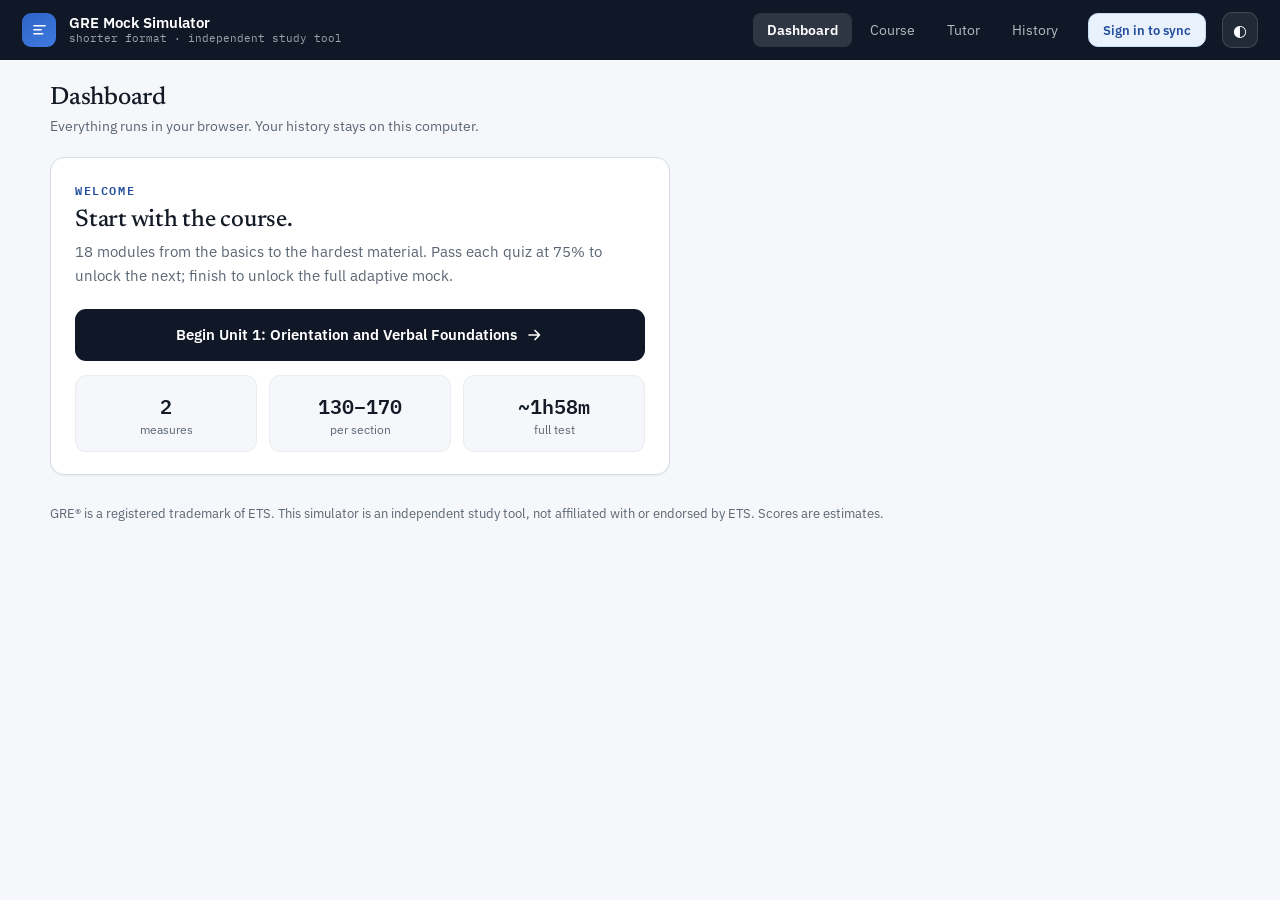
==== commit 4464d4e9: "GRE: add StudyTheme, header toggle, two-row mobile header" ====
--- a/index.html
+++ b/index.html
@@ -4,6 +4,7 @@
 <meta charset="UTF-8">
 <meta name="viewport" content="width=device-width, initial-scale=1">
 <title>GRE Mock Exam Simulator</title>
+<script src="js/theme.js"></script>
 <link rel="stylesheet" href="css/style.css">
 </head>
 <body>
--- a/css/style.css
+++ b/css/style.css
@@ -39,6 +39,7 @@
   --muted: #5c6674;
 
   --headink: #101827;
+  --figure-ink: #101827;
   --headink2: #1b2740;
   --exam-head: #0d1420;
 
@@ -61,6 +62,68 @@
   /* exam choice selection: flat PowerPrep-style tint, not a card */
   --pick: #dcebfa;
   --pick-border: #9dc0e8;
+
+  /* chrome ink + overlays (white text/glyphs + hover films on permanently-dark chrome) */
+  --on-dark: #ffffff;
+  --on-dark-85: rgba(255, 255, 255, .85);
+  --on-dark-70: rgba(255, 255, 255, .7);
+  --on-dark-60: rgba(255, 255, 255, .6);
+  --on-dark-55: rgba(255, 255, 255, .55);
+  --on-dark-50: rgba(255, 255, 255, .5);
+  --on-dark-45: rgba(255, 255, 255, .45);
+  --overlay-08: rgba(255, 255, 255, .08);
+  --overlay-10: rgba(255, 255, 255, .1);
+  --overlay-13: rgba(255, 255, 255, .13);
+  --overlay-14: rgba(255, 255, 255, .14);
+  --overlay-15: rgba(255, 255, 255, .15);
+  --overlay-18: rgba(255, 255, 255, .18);
+  --accent-lite: #3f7be0;
+  --accent-glow: rgba(63, 123, 224, .35);
+  --tbtn-on-bg: rgba(63, 123, 224, .28);
+  --next-shadow: rgba(47, 99, 198, .28);
+
+  /* hovers (light-mode hover fills) */
+  --headink-hover: #1c2740;
+  --exam-head-hover: #18202f;
+  --hover-soft: #f2f6fb;
+  --accentsoft-hover: #ddebfb;
+  --bad-hover: #9d2626;
+  --good-hover: #14663a;
+  --white-hover: #eef2f8;
+  --essaytool-hover: #e3e8f0;
+  --tool-line-hover: #c3ccd6;
+  --good-tint-hover: #ecf6f0;
+
+  /* semantic inks (text/figure roles, split from surfaces) */
+  --pill-ink: #3d4756;
+  --hero-eyebrow: #9db6e6;
+  --hero-sub: #b9c4da;
+  --hero-meta: #c3cee2;
+  --amber-ink: #6b5417;
+  --good-ink: #2c5a3f;
+  --good-border2: #bfe3cd;
+  --track-amber: #f0e0c2;
+  --good-alt: #5b9a72;
+  --directions-ink: #333;
+  --marker-border: #444;
+  --field-border: #555;
+  --field-bg: #ffffff;
+  --passage-ink: #20262f;
+  --di-border: #333;
+  --lesson-ink: #2a3140;
+
+  /* exam surfaces (calculator, banners, veil) */
+  --calc-body: #dfe5ec;
+  --calc-frame: #8896a8;
+  --calc-shadow: rgba(0, 0, 0, .34);
+  --calc-display-line: #99a;
+  --calc-btn: #f4f6f9;
+  --calc-btn-line: #97a3b4;
+  --calc-btn-op: #cdd8e6;
+  --calc-btn-op-hover: #dbe3ee;
+  --good-grad: #1f9455;
+  --bad-grad: #c93b3b;
+  --veil: rgba(8, 12, 20, .62);
 
   --r-frame: 16px; --r-card: 14px; --r-ctl: 10px; --r-input: 8px; --r-pill: 999px;
 
@@ -112,37 +175,119 @@
 .tophead {
   display: flex; align-items: center; justify-content: space-between;
   gap: 16px; padding: 0 22px; height: 60px; flex: 0 0 auto;
-  background: var(--headink); color: #fff;
+  background: var(--headink); color: var(--on-dark);
 }
 .tophead .brandwrap { display: flex; align-items: center; gap: 13px; min-width: 0; }
 .tophead .logo {
   width: 34px; height: 34px; flex: 0 0 auto; border-radius: 9px;
-  background: linear-gradient(150deg, var(--accent), #3f7be0);
-  display: flex; align-items: center; justify-content: center; color: #fff;
+  background: linear-gradient(150deg, var(--accent), var(--accent-lite));
+  display: flex; align-items: center; justify-content: center; color: var(--on-dark);
 }
 .tophead .names { line-height: 1.15; min-width: 0; }
 .tophead .pname { font-size: 14.5px; font-weight: 600; white-space: nowrap; }
 .tophead .psub { font-family: var(--font-mono); font-size: 11px; opacity: .6; white-space: nowrap; }
 .topnav { display: flex; align-items: center; gap: 4px; flex-wrap: wrap; }
 .topnav button {
-  background: none; border: none; color: rgba(255, 255, 255, .7);
+  background: none; border: none; color: var(--on-dark-70);
   font-size: 13.5px; padding: 8px 14px; border-radius: 8px;
   transition: background var(--mo-micro) var(--ease-out), color var(--mo-micro) var(--ease-out);
 }
-.topnav button:hover { color: #fff; background: rgba(255, 255, 255, .08); }
-.topnav button.on { background: rgba(255, 255, 255, .13); color: #fff; font-weight: 600; }
+.topnav button:hover { color: var(--on-dark); background: var(--overlay-08); }
+.topnav button.on { background: var(--overlay-13); color: var(--on-dark); font-weight: 600; }
+
+/* ---- sync ---- */
+.topright { display: flex; align-items: center; gap: 16px; min-width: 0; }
+.syncwrap { display: flex; align-items: center; gap: 10px; }
+.syncwrap .syncbtn { min-height: 34px; padding: 7px 14px; font-size: 13px; }
+.syncwrap .syncnote {
+  font-family: var(--font-mono); font-size: 11px; color: var(--amber);
+  white-space: nowrap;
+}
+.syncpill {
+  display: inline-flex; align-items: center; gap: 8px;
+  background: var(--overlay-08); border: 1px solid var(--overlay-14);
+  color: var(--on-dark); border-radius: var(--r-pill); padding: 6px 13px 6px 11px;
+  font-size: 13px; font-weight: 600; max-width: 190px;
+  transition: background var(--mo-micro) var(--ease-out);
+}
+.syncpill:hover { background: var(--overlay-14); }
+.syncpill .u { overflow: hidden; text-overflow: ellipsis; white-space: nowrap; }
+.syncpill .dot { width: 8px; height: 8px; border-radius: 50%; flex: 0 0 auto; background: var(--muted); }
+.syncpill .dot.idle { background: var(--good); }
+.syncpill .dot.offline { background: var(--muted); }
+.syncpill .dot.error { background: var(--bad); }
+.syncpill .dot.syncing { background: var(--amber); animation: syncpulse 1s var(--ease-out) infinite; }
+@keyframes syncpulse { 50% { opacity: .3; } }
+
+.themebtn {
+  flex: 0 0 auto;
+  display: inline-flex; align-items: center; justify-content: center;
+  width: 36px; height: 36px; padding: 0;
+  background: var(--overlay-08); border: 1px solid var(--overlay-14);
+  color: var(--on-dark); border-radius: var(--r-ctl);
+  font-size: 16px; line-height: 1;
+  transition: background var(--mo-micro) var(--ease-out);
+}
+.themebtn:hover { background: var(--overlay-14); }
+
+/* auth modal (Task 6) */
+.authtabs { display: flex; gap: 6px; margin-bottom: 16px; }
+.authtabs button {
+  flex: 1; padding: 9px; border-radius: var(--r-input); border: 1px solid var(--line);
+  background: var(--sub); color: var(--muted); font-size: 13.5px; font-weight: 600;
+}
+.authtabs button.on { background: var(--accentsoft); border-color: var(--accent-border); color: var(--accent2); }
+.authfield { margin-bottom: 12px; }
+.authfield label { display: block; font-size: 12.5px; font-weight: 600; color: var(--ink); margin-bottom: 5px; }
+.authfield input {
+  width: 100%; padding: 10px 12px; border: 1px solid var(--line);
+  border-radius: var(--r-input); font-size: 14px; background: var(--paper); color: var(--ink);
+}
+/* segmented six-cell PIN entry: cells are visual only; one opacity:0 input
+   sits over the whole row as the source of truth + full-width hit target */
+.pinfield .pin-wrap { position: relative; display: inline-block; }
+.pin-cells { display: flex; gap: 8px; }
+.pin-cell {
+  width: 42px; height: 42px;
+  display: flex; align-items: center; justify-content: center;
+  border: 1px solid var(--line); background: var(--paper);
+  border-radius: var(--r-input);
+  font-family: var(--font-mono); font-size: 20px; line-height: 1; color: var(--ink);
+  transition: border-color var(--mo-micro) var(--ease-out), box-shadow var(--mo-micro) var(--ease-out),
+    background-color var(--mo-micro) var(--ease-out);
+}
+/* masked cell: larger, soft-gray dot (bank PIN-pad look). The briefly-revealed
+   real digit keeps the base --ink color + 20px size for contrast. */
+.pin-cell.masked { color: var(--muted); font-size: 30px; }
+.pin-cell.active { border-color: var(--accent); background: var(--accentsoft); box-shadow: var(--focus-ring); }
+.pin-wrap input.pin-input {
+  position: absolute; inset: 0; width: 100%; height: 100%;
+  margin: 0; padding: 0; border: 0; background: transparent;
+  opacity: 0; caret-color: transparent; cursor: text; font-size: 16px; /* 16px avoids iOS focus zoom */
+}
+.autherr { color: var(--bad); font-size: 12.5px; margin: 4px 0 0; min-height: 1em; }
+.authlink { margin-top: 4px; }
+.ts-container { margin: 10px 0; min-height: 0; }
+.recovery-code {
+  font-family: var(--font-mono); font-size: 22px; font-weight: 600; letter-spacing: .12em;
+  text-align: center; padding: 16px; margin: 14px 0;
+  background: var(--sub); border: 1px solid var(--line); border-radius: var(--r-input);
+  word-break: break-all;
+}
+.recovery-warn { color: var(--amber); font-size: 13px; }
+.syncmeta { color: var(--muted); font-size: 13px; }
 
 .crumb {
   display: flex; align-items: center; gap: 11px;
   height: 56px; flex: 0 0 auto; padding: 0 22px;
-  background: var(--headink); color: #fff; font-size: 13.5px;
+  background: var(--headink); color: var(--on-dark); font-size: 13.5px;
 }
 .crumb button {
   display: inline-flex; align-items: center; gap: 8px;
-  background: none; border: none; color: rgba(255, 255, 255, .6);
+  background: none; border: none; color: var(--on-dark-60);
   font-size: 13.5px; padding: 6px; border-radius: 7px;
 }
-.crumb button:hover { color: #fff; background: rgba(255, 255, 255, .08); }
+.crumb button:hover { color: var(--on-dark); background: var(--overlay-08); }
 .crumb .sep { opacity: .4; }
 .crumb .cur { font-weight: 600; }
 .crumb .right { margin-left: auto; font-family: var(--font-mono); font-size: 12px; opacity: .75; }
@@ -152,19 +297,19 @@
 .examhead {
   display: flex; align-items: center; justify-content: space-between;
   gap: 16px; padding: 0 18px; height: 54px; flex: 0 0 auto;
-  background: var(--exam-head); color: #fff;
+  background: var(--exam-head); color: var(--on-dark);
 }
 .examhead .etitle { font-size: 13px; font-weight: 600; }
 .examhead .enote {
-  font-family: var(--font-mono); font-size: 10.5px; color: rgba(255, 255, 255, .45);
+  font-family: var(--font-mono); font-size: 10.5px; color: var(--on-dark-45);
 }
 .examhead .note-right {
-  font-family: var(--font-mono); font-size: 12px; color: rgba(255, 255, 255, .55);
+  font-family: var(--font-mono); font-size: 12px; color: var(--on-dark-55);
 }
 .examhead .ro { text-align: right; }
 .examhead .ro .lbl {
   display: block; font-size: 10px; text-transform: uppercase;
-  letter-spacing: .1em; color: rgba(255, 255, 255, .5);
+  letter-spacing: .1em; color: var(--on-dark-50);
 }
 .examhead .ro .val {
   font-family: var(--font-mono); font-size: 17px; font-weight: 600;
@@ -175,18 +320,18 @@
 .tbtn {
   display: flex; flex-direction: column; align-items: center; gap: 2px;
   padding: 6px 9px; border: none; border-radius: 7px;
-  background: none; color: rgba(255, 255, 255, .85);
+  background: none; color: var(--on-dark-85);
   transition: background var(--mo-micro) var(--ease-out);
 }
 .tbtn .lb { font-size: 9.5px; }
-.tbtn:hover:not(:disabled) { background: rgba(255, 255, 255, .1); }
+.tbtn:hover:not(:disabled) { background: var(--overlay-10); }
 .tbtn:disabled { opacity: .45; cursor: not-allowed; }
 .tbtn.wide { padding: 6px 11px; }
-.tbtn.marked { background: var(--amber); color: #fff; }
-.tbtn.on { background: rgba(63, 123, 224, .28); color: #fff; }
-.tbtn.next { background: var(--accent); color: #fff; }
-.tbtn.next:hover:not(:disabled) { background: #3f7be0; }
-.toolsep { width: 1px; align-self: stretch; margin: 8px 6px; background: rgba(255, 255, 255, .15); }
+.tbtn.marked { background: var(--amber); color: var(--on-dark); }
+.tbtn.on { background: var(--tbtn-on-bg); color: var(--on-dark); }
+.tbtn.next { background: var(--accent); color: var(--on-dark); }
+.tbtn.next:hover:not(:disabled) { background: var(--accent-lite); }
+.toolsep { width: 1px; align-self: stretch; margin: 8px 6px; background: var(--overlay-15); }
 
 /* sub-strip: question counter + hideable timer */
 .substrip {
@@ -254,27 +399,27 @@
   display: inline-flex; align-items: center; justify-content: center; gap: 9px;
   min-height: 44px; padding: 13px 20px;
   border-radius: var(--r-ctl); border: 1px solid transparent;
-  background: var(--headink); color: #fff;
+  background: var(--headink); color: var(--on-dark);
   font-size: 14.5px; font-weight: 600; line-height: 1;
   transition: background var(--mo-micro) var(--ease-out), border-color var(--mo-micro) var(--ease-out);
 }
-.btn:hover:not(:disabled) { background: #1c2740; }
+.btn:hover:not(:disabled) { background: var(--headink-hover); }
 .btn.exam { background: var(--exam-head); }
-.btn.exam:hover:not(:disabled) { background: #18202f; }
+.btn.exam:hover:not(:disabled) { background: var(--exam-head-hover); }
 .btn.secondary { background: var(--paper); border-color: var(--line); color: var(--ink); }
-.btn.secondary:hover:not(:disabled) { background: #f2f6fb; }
+.btn.secondary:hover:not(:disabled) { background: var(--hover-soft); }
 .btn.soft { background: var(--accentsoft); border-color: var(--accent-border); color: var(--accent2); }
-.btn.soft:hover:not(:disabled) { background: #ddebfb; }
-.btn.accent { background: var(--accent); color: #fff; }
+.btn.soft:hover:not(:disabled) { background: var(--accentsoft-hover); }
+.btn.accent { background: var(--accent); color: var(--on-dark); }
 .btn.accent:hover:not(:disabled) { background: var(--accent2); }
-.btn.danger { background: var(--bad); color: #fff; }
-.btn.danger:hover:not(:disabled) { background: #9d2626; }
+.btn.danger { background: var(--bad); color: var(--on-dark); }
+.btn.danger:hover:not(:disabled) { background: var(--bad-hover); }
 .btn.danger-outline { background: var(--paper); border-color: var(--bad-border); color: var(--bad); }
 .btn.danger-outline:hover:not(:disabled) { background: var(--badsoft); }
-.btn.good { background: var(--good); color: #fff; }
-.btn.good:hover:not(:disabled) { background: #14663a; }
-.btn.white { background: #fff; color: var(--headink); }
-.btn.white:hover:not(:disabled) { background: #eef2f8; }
+.btn.good { background: var(--good); color: var(--on-dark); }
+.btn.good:hover:not(:disabled) { background: var(--good-hover); }
+.btn.white { background: var(--paper); color: var(--headink); }
+.btn.white:hover:not(:disabled) { background: var(--white-hover); }
 .btn.wide { width: 100%; }
 .btn.big { padding: 16px; border-radius: 11px; font-size: 15px; }
 .btnrow { display: flex; gap: 12px; margin-top: 20px; flex-wrap: wrap; }
@@ -305,7 +450,7 @@
   display: inline-flex; align-items: center; gap: 5px;
   font-family: var(--font-mono); font-size: 11.5px;
   background: var(--sub2); border: 1px solid var(--faint);
-  border-radius: 6px; padding: 3px 9px; color: #3d4756; white-space: nowrap;
+  border-radius: 6px; padding: 3px 9px; color: var(--pill-ink); white-space: nowrap;
 }
 .pill.good { background: var(--goodsoft); border-color: var(--good-chip); color: var(--good); font-weight: 600; }
 .pill.bad { background: var(--badsoft); border-color: var(--bad-border); color: var(--bad); font-weight: 600; }
@@ -338,27 +483,27 @@
 .hero {
   position: relative; overflow: hidden;
   background: linear-gradient(135deg, var(--headink), var(--headink2));
-  border-radius: var(--r-frame); padding: 26px 28px; color: #fff;
+  border-radius: var(--r-frame); padding: 26px 28px; color: var(--on-dark);
 }
 .hero::before {
   content: ""; position: absolute; right: -40px; top: -40px;
   width: 220px; height: 220px; border-radius: 50%;
-  background: radial-gradient(circle, rgba(63, 123, 224, .35), transparent 68%);
+  background: radial-gradient(circle, var(--accent-glow), transparent 68%);
 }
 .hero .inner { position: relative; }
-.hero .eyebrow { color: #9db6e6; }
+.hero .eyebrow { color: var(--hero-eyebrow); }
 .hero .splitrow {
   display: flex; align-items: flex-end; justify-content: space-between;
   gap: 20px; margin-top: 12px; flex-wrap: wrap;
 }
-.hero .unit { font-size: 13px; color: #b9c4da; margin-bottom: 4px; }
+.hero .unit { font-size: 13px; color: var(--hero-sub); margin-bottom: 4px; }
 .hero h2 {
   margin: 0; font-family: var(--font-serif);
   font-size: 27px; font-weight: 500; letter-spacing: -.01em; line-height: 1.15;
 }
 .hero .meta {
   display: flex; align-items: center; gap: 16px; flex-wrap: wrap;
-  margin-top: 12px; font-size: 13px; color: #c3cee2;
+  margin-top: 12px; font-size: 13px; color: var(--hero-meta);
 }
 .hero .meta span { display: inline-flex; align-items: center; gap: 6px; }
 
@@ -425,9 +570,9 @@
   display: inline-flex; align-items: center; justify-content: center;
   background: var(--sub2); border: 1px solid var(--line); color: var(--muted);
 }
-.cmap .row.done .dot { background: var(--good); border-color: var(--good); color: #fff; }
+.cmap .row.done .dot { background: var(--good); border-color: var(--good); color: var(--on-dark); }
 .cmap .row.cur { font-weight: 600; }
-.cmap .row.cur .dot { background: var(--accent); border-color: var(--accent); color: #fff; }
+.cmap .row.cur .dot { background: var(--accent); border-color: var(--accent); color: var(--on-dark); }
 .cmap .row.locked { color: var(--muted); }
 .cmap .nm { flex: 1; }
 .cmap .st { font-family: var(--font-mono); font-size: 11px; }
@@ -441,7 +586,7 @@
   border-radius: 12px; padding: 14px 16px;
   transition: background var(--mo-micro) var(--ease-out), border-color var(--mo-micro) var(--ease-out);
 }
-.tool:hover { background: #f2f6fb; border-color: #c3ccd6; }
+.tool:hover { background: var(--hover-soft); border-color: var(--tool-line-hover); }
 .tool .tile {
   width: 34px; height: 34px; flex: 0 0 auto; border-radius: 9px;
   background: var(--accentsoft); color: var(--accent2);
@@ -464,7 +609,7 @@
 
 .panel { border-radius: var(--r-card); padding: 22px 24px; }
 .panel.amber { background: var(--ambersoft); border: 1px solid var(--amber-soft-border); }
-.panel.good { background: var(--goodsoft); border: 1px solid #bfe3cd; text-align: center; padding: 24px; }
+.panel.good { background: var(--goodsoft); border: 1px solid var(--good-border2); text-align: center; padding: 24px; }
 .panel .flag {
   display: flex; align-items: center; gap: 9px;
   font-family: var(--font-mono); font-size: 13px; font-weight: 600;
@@ -472,25 +617,25 @@
 }
 .panel h3 { font-size: 20px; font-weight: 700; margin: 10px 0 4px; }
 .panel p { font-size: 14px; margin: 0; }
-.panel.amber p { color: #6b5417; }
-.panel.good p { color: #2c5a3f; margin: 8px 0 20px; }
+.panel.amber p { color: var(--amber-ink); }
+.panel.good p { color: var(--good-ink); margin: 8px 0 20px; }
 /* one pip per exam section: shows how far the paused attempt got */
 .pips { display: flex; gap: 5px; margin: 16px 0 20px; }
-.pips i { flex: 1; height: 8px; border-radius: 4px; background: #f0e0c2; }
+.pips i { flex: 1; height: 8px; border-radius: 4px; background: var(--track-amber); }
 .pips i.done { background: var(--good); }
 .pips i.cur { background: var(--amber); }
 .panel .bigtile {
   width: 52px; height: 52px; border-radius: 14px; margin-bottom: 12px;
-  background: var(--good); color: #fff;
+  background: var(--good); color: var(--on-dark);
   display: inline-flex; align-items: center; justify-content: center;
 }
 .panel .ctitle { font-family: var(--font-serif); font-size: 22px; font-weight: 500; }
-.panel .cmeta { font-family: var(--font-mono); font-size: 12.5px; color: #2c5a3f; margin-top: 12px; }
+.panel .cmeta { font-family: var(--font-mono); font-size: 12.5px; color: var(--good-ink); margin-top: 12px; }
 
 /* ================= exam question body ================= */
 
 .directions {
-  font-style: italic; color: #333; font-size: 14px;
+  font-style: italic; color: var(--directions-ink); font-size: 14px;
   line-height: 1.5; margin-bottom: 16px;
 }
 
@@ -516,20 +661,20 @@
   font-family: var(--font-serif); font-size: 16.5px; line-height: 1.5; color: var(--ink);
   transition: background var(--mo-micro) var(--ease-out), border-color var(--mo-micro) var(--ease-out);
 }
-.choice:hover:not(.ro) { background: #f2f6fb; }
+.choice:hover:not(.ro) { background: var(--hover-soft); }
 .choice.selected { background: var(--pick); border-color: var(--pick-border); }
 .choice .ctext { flex: 1; min-width: 0; }
 
 /* markers come from the engine: oval = pick one, square = pick one-or-more / SE two */
 .choice .oval, .choice .sqr {
-  flex: 0 0 auto; border: 2px solid #444; background: #fff;
+  flex: 0 0 auto; border: 2px solid var(--marker-border); background: var(--field-bg);
   display: inline-flex; align-items: center; justify-content: center;
   color: transparent;
   transition: background var(--mo-micro) var(--ease-out);
 }
 .choice .oval { width: 30px; height: 20px; border-radius: 50%; }
 .choice .sqr { width: 20px; height: 20px; border-radius: 3px; }
-.choice.selected .oval, .choice.selected .sqr { background: var(--ink); color: #fff; }
+.choice.selected .oval, .choice.selected .sqr { background: var(--ink); color: var(--on-dark); }
 .choice.dim { opacity: .65; }
 .choice .maxhint {
   margin-left: auto; flex: 0 0 auto;
@@ -539,9 +684,9 @@
 /* review states pair color with an icon + tag, never color alone */
 .choice.ro { cursor: default; }
 .choice.correct { background: var(--goodsoft); border-color: var(--good-border); }
-.choice.correct .oval, .choice.correct .sqr { background: var(--good); border-color: var(--good); color: #fff; }
+.choice.correct .oval, .choice.correct .sqr { background: var(--good); border-color: var(--good); color: var(--on-dark); }
 .choice.wrongpick { background: var(--badsoft); border-color: var(--bad-border); }
-.choice.wrongpick .oval, .choice.wrongpick .sqr { background: var(--bad); border-color: var(--bad); color: #fff; }
+.choice.wrongpick .oval, .choice.wrongpick .sqr { background: var(--bad); border-color: var(--bad); color: var(--on-dark); }
 .choice .tag {
   margin-left: auto; flex: 0 0 auto;
   display: inline-flex; align-items: center; gap: 5px;
@@ -577,7 +722,7 @@
 .numentry input {
   font-family: var(--font-mono); font-size: 18px;
   padding: 9px 11px; width: 130px;
-  border: 1.5px solid #555; border-radius: 4px; background: #fff; color: var(--ink);
+  border: 1.5px solid var(--field-border); border-radius: 4px; background: var(--field-bg); color: var(--ink);
 }
 .numentry .unit { font-size: 17px; }
 .fracbar { display: inline-flex; flex-direction: column; align-items: center; gap: 5px; }
@@ -595,7 +740,7 @@
   text-transform: uppercase; letter-spacing: .06em; margin-bottom: 8px;
 }
 .passage .ptext {
-  font-family: var(--font-serif); font-size: 15.5px; line-height: 1.7; color: #20262f;
+  font-family: var(--font-serif); font-size: 15.5px; line-height: 1.7; color: var(--passage-ink);
 }
 .passage .ptext p { margin: 0 0 12px; }
 .passage .ptext p:last-child { margin-bottom: 0; }
@@ -611,7 +756,7 @@
 /* Data Interpretation display */
 .di-table { border-collapse: collapse; width: 100%; margin: 10px 0; font-family: var(--font-sans); font-size: 14px; }
 .di-table caption { font-weight: 600; font-size: 13.5px; padding-bottom: 6px; }
-.di-table th, .di-table td { border: 1px solid #333; padding: 6px 10px; text-align: center; }
+.di-table th, .di-table td { border: 1px solid var(--di-border); padding: 6px 10px; text-align: center; }
 .di-table th { background: var(--sub2); font-weight: 600; }
 .chartbox { margin: 12px 0; }
 .chartbox .ctitle { text-align: center; font-weight: 600; font-size: 13.5px; margin-bottom: 6px; }
@@ -634,14 +779,14 @@
   background: var(--sub2); border: 1px solid var(--line); border-radius: 6px;
   padding: 8px 13px; font-size: 13px; color: var(--ink); min-height: 36px;
 }
-.essay-toolbar button:hover { background: #e3e8f0; }
+.essay-toolbar button:hover { background: var(--essaytool-hover); }
 .essay-toolbar .wc {
   margin-left: auto; font-family: var(--font-mono);
   font-size: 12.5px; color: var(--muted);
 }
 .essay-box {
   width: 100%; min-height: 340px; resize: vertical;
-  border: 1.5px solid #555; border-radius: 6px; padding: 14px 16px;
+  border: 1.5px solid var(--field-border); border-radius: 6px; padding: 14px 16px;
   font-family: var(--font-sans); font-size: 15.5px; line-height: 1.6; color: var(--ink);
   background: var(--paper);
 }
@@ -673,22 +818,22 @@
 
 .calc {
   position: fixed; z-index: 60; width: 252px;
-  background: #dfe5ec; border: 1px solid #8896a8; border-radius: 10px;
-  box-shadow: 0 12px 34px rgba(0, 0, 0, .34);
+  background: var(--calc-body); border: 1px solid var(--calc-frame); border-radius: 10px;
+  box-shadow: 0 12px 34px var(--calc-shadow);
 }
 .calc-head {
   display: flex; align-items: center; justify-content: space-between;
-  background: var(--exam-head); color: #fff;
+  background: var(--exam-head); color: var(--on-dark);
   padding: 7px 11px; border-radius: 10px 10px 0 0;
   font-size: 12.5px; font-weight: 600; cursor: move; user-select: none;
 }
 .calc-head button {
-  background: none; border: none; color: #fff; padding: 3px;
+  background: none; border: none; color: var(--on-dark); padding: 3px;
   display: inline-flex; align-items: center; border-radius: 4px;
 }
-.calc-head button:hover { background: rgba(255, 255, 255, .15); }
+.calc-head button:hover { background: var(--overlay-15); }
 .calc-display {
-  background: #fff; border: 1px solid #99a; margin: 8px;
+  background: var(--field-bg); border: 1px solid var(--calc-display-line); margin: 8px;
   padding: 8px 10px; text-align: right;
   font-family: var(--font-mono); font-size: 20px; min-height: 38px;
   overflow: hidden; text-overflow: ellipsis;
@@ -699,28 +844,28 @@
 }
 .calc-grid { display: grid; grid-template-columns: repeat(5, 1fr); gap: 5px; padding: 2px 8px 10px; }
 .calc-grid button {
-  padding: 10px 0; border: 1px solid #97a3b4; border-radius: 4px;
-  background: #f4f6f9; color: var(--ink);
+  padding: 10px 0; border: 1px solid var(--calc-btn-line); border-radius: 4px;
+  background: var(--calc-btn); color: var(--ink);
   font-family: var(--font-mono); font-size: 13.5px;
 }
-.calc-grid button:hover { background: #fff; }
-.calc-grid button.op { background: #cdd8e6; }
-.calc-grid button.op:hover { background: #dbe3ee; }
-.calc-grid button.eq { background: var(--accent); border-color: var(--accent); color: #fff; }
-.calc-grid button.eq:hover { background: #3f7be0; }
+.calc-grid button:hover { background: var(--field-bg); }
+.calc-grid button.op { background: var(--calc-btn-op); }
+.calc-grid button.op:hover { background: var(--calc-btn-op-hover); }
+.calc-grid button.eq { background: var(--accent); border-color: var(--accent); color: var(--on-dark); }
+.calc-grid button.eq:hover { background: var(--accent-lite); }
 .calc-transfer {
   display: block; margin: 0 8px 10px; width: calc(100% - 16px);
   padding: 8px; font-size: 12.5px;
-  background: var(--sub2); border: 1px solid #97a3b4; border-radius: 4px; color: var(--ink);
-}
-.calc-transfer:hover { background: #fff; }
+  background: var(--sub2); border: 1px solid var(--calc-btn-line); border-radius: 4px; color: var(--ink);
+}
+.calc-transfer:hover { background: var(--field-bg); }
 
 /* ================= results ================= */
 
 .score-cards { display: grid; grid-template-columns: repeat(3, 1fr); gap: 14px; margin-bottom: 16px; }
 .score-card {
   background: var(--paper); border: 1px solid var(--line);
-  border-top: 3px solid var(--headink);
+  border-top: 3px solid var(--figure-ink);
   border-radius: 12px; padding: 18px 20px; text-align: center;
 }
 .score-card.v { border-top-color: var(--verbal); }
@@ -731,7 +876,7 @@
 }
 .score-card .val {
   font-family: var(--font-mono); font-size: 40px; font-weight: 700;
-  margin: 2px 0; color: var(--headink); line-height: 1.1;
+  margin: 2px 0; color: var(--figure-ink); line-height: 1.1;
 }
 .score-card.v .val { color: var(--verbal); }
 .score-card.q .val { color: var(--quant); }
@@ -794,14 +939,14 @@
 .banner {
   display: flex; align-items: center; justify-content: space-between;
   gap: 20px; flex-wrap: wrap;
-  border-radius: var(--r-card); padding: 22px 24px; color: #fff;
-}
-.banner.pass { background: linear-gradient(135deg, var(--good), #1f9455); }
-.banner.fail { background: linear-gradient(135deg, var(--bad), #c93b3b); }
+  border-radius: var(--r-card); padding: 22px 24px; color: var(--on-dark);
+}
+.banner.pass { background: linear-gradient(135deg, var(--good), var(--good-grad)); }
+.banner.fail { background: linear-gradient(135deg, var(--bad), var(--bad-grad)); }
 .banner .left { display: flex; align-items: center; gap: 14px; }
 .banner .tile {
   width: 46px; height: 46px; flex: 0 0 auto; border-radius: 12px;
-  background: rgba(255, 255, 255, .18);
+  background: var(--overlay-18);
   display: inline-flex; align-items: center; justify-content: center;
 }
 .banner .word { font-size: 22px; font-weight: 700; }
@@ -826,7 +971,7 @@
   display: flex; align-items: center; justify-content: space-between;
   gap: 14px; margin-bottom: 18px;
 }
-.misshead .n { font-family: var(--font-mono); font-size: 30px; font-weight: 700; color: var(--headink); }
+.misshead .n { font-family: var(--font-mono); font-size: 30px; font-weight: 700; color: var(--figure-ink); }
 .misshead .l { font-size: 13px; color: var(--muted); }
 .missrow {
   display: flex; align-items: center; gap: 10px;
@@ -869,7 +1014,7 @@
 
 .modal-veil {
   position: fixed; inset: 0; z-index: 100;
-  background: rgba(8, 12, 20, .62);
+  background: var(--veil);
   display: flex; align-items: center; justify-content: center; padding: 20px;
   animation: veilin var(--mo-state) var(--ease-out) both;
 }
@@ -918,7 +1063,7 @@
 .progcard .track { height: 14px; border-radius: 7px; background: var(--sub2); overflow: hidden; }
 .progcard .track > i {
   display: block; height: 100%;
-  background: linear-gradient(90deg, var(--accent), #3f7be0);
+  background: linear-gradient(90deg, var(--accent), var(--accent-lite));
   transition: width var(--mo-state) var(--ease-out);
 }
 
@@ -935,7 +1080,7 @@
   color: var(--ink);
   transition: background var(--mo-micro) var(--ease-out), border-color var(--mo-micro) var(--ease-out);
 }
-.mod-row:hover:not(.locked) { background: #f2f6fb; }
+.mod-row:hover:not(.locked) { background: var(--hover-soft); }
 .mod-ic {
   width: 26px; height: 26px; flex: 0 0 auto; border-radius: 50%;
   display: inline-flex; align-items: center; justify-content: center;
@@ -952,15 +1097,15 @@
   font-family: var(--font-mono); font-size: 12px; font-weight: 600; color: var(--muted);
 }
 .mod-row.done { background: var(--good-tint); border-color: var(--good-row); }
-.mod-row.done:hover { background: #ecf6f0; }
-.mod-row.done .mod-ic { background: var(--good); border-color: var(--good); color: #fff; }
+.mod-row.done:hover { background: var(--good-tint-hover); }
+.mod-row.done .mod-ic { background: var(--good); border-color: var(--good); color: var(--on-dark); }
 .mod-row.done .mod-st { color: var(--good); }
-.mod-row.done.cp .mod-ic { background: #5b9a72; border-color: #5b9a72; }
+.mod-row.done.cp .mod-ic { background: var(--good-alt); border-color: var(--good-alt); }
 .mod-row.next {
   padding: 15px; border: 2px solid var(--accent);
-  box-shadow: 0 2px 10px -2px rgba(47, 99, 198, .28);
-}
-.mod-row.next .mod-ic { width: 28px; height: 28px; background: var(--accent); border-color: var(--accent); color: #fff; }
+  box-shadow: 0 2px 10px -2px var(--next-shadow);
+}
+.mod-row.next .mod-ic { width: 28px; height: 28px; background: var(--accent); border-color: var(--accent); color: var(--on-dark); }
 .mod-row.next .mod-title { font-size: 15px; font-weight: 700; }
 .mod-row.next .mod-meta { color: var(--accent2); }
 .mod-row.next .mod-st { color: var(--accent2); font-weight: 700; font-size: 12.5px; }
@@ -976,7 +1121,7 @@
   font-family: var(--font-serif);
   font-size: 31px; font-weight: 500; letter-spacing: -.02em; line-height: 1.15; margin: 0 0 20px;
 }
-.lesson { font-family: var(--font-serif); font-size: 17px; line-height: 1.75; color: #2a3140; }
+.lesson { font-family: var(--font-serif); font-size: 17px; line-height: 1.75; color: var(--lesson-ink); }
 .lesson h2 {
   font-family: var(--font-serif);
   font-size: 21px; font-weight: 500; color: var(--ink); letter-spacing: -.01em;
@@ -1014,7 +1159,7 @@
 .lesson .worked h4 {
   margin: 0 0 8px;
   font-family: var(--font-mono); font-size: 13px; font-weight: 600;
-  text-transform: uppercase; letter-spacing: .06em; color: var(--headink);
+  text-transform: uppercase; letter-spacing: .06em; color: var(--figure-ink);
 }
 .lessonfoot {
   display: flex; justify-content: space-between; gap: 14px;
@@ -1068,7 +1213,7 @@
   font-family: var(--font-mono); font-size: 14px; font-weight: 600; color: var(--muted);
   transition: background var(--mo-micro) var(--ease-out), border-color var(--mo-micro) var(--ease-out);
 }
-.seg button:hover:not(.on) { background: #f2f6fb; }
+.seg button:hover:not(.on) { background: var(--hover-soft); }
 .seg button.on { background: var(--accentsoft); border-color: var(--accent); color: var(--accent2); }
 
 .guides { display: flex; flex-wrap: wrap; gap: 8px; }
@@ -1076,7 +1221,7 @@
   background: var(--paper); border: 1px solid var(--line); border-radius: 8px;
   padding: 9px 14px; font-size: 13.5px; color: var(--ink); min-height: 40px;
 }
-.guides button:hover { background: #f2f6fb; border-color: var(--accent-border); }
+.guides button:hover { background: var(--hover-soft); border-color: var(--accent-border); }
 
 .fb-banner {
   display: flex; align-items: center; gap: 9px;
@@ -1089,7 +1234,7 @@
 .fb-note { font-size: 13.5px; color: var(--muted); margin: 12px 0 0; }
 
 .summary { text-align: center; padding: 8px 0; }
-.summary .big { font-family: var(--font-mono); font-size: 44px; font-weight: 700; color: var(--headink); }
+.summary .big { font-family: var(--font-mono); font-size: 44px; font-weight: 700; color: var(--figure-ink); }
 .summary .big span { font-size: 25px; color: var(--muted); }
 .summary .cap { font-size: 14px; color: var(--muted); margin-top: 4px; }
 .summary .tiles { display: flex; gap: 10px; margin: 20px 0; }
@@ -1101,6 +1246,18 @@
   .stage-inner.exam { padding: 16px; }
   .tophead, .crumb { padding: 0 16px; }
   .tophead { height: auto; min-height: 60px; padding: 10px 16px; flex-wrap: wrap; }
+
+  /* two controlled rows: [brand · sync-dot · theme] / [nav full width] */
+  .tophead { align-items: center; row-gap: 10px; column-gap: 12px; }
+  .topright { display: contents; }        /* promote nav/sync/theme to tophead flex items */
+  .brandwrap { order: 0; margin-right: auto; flex: 1 1 0; } /* basis 0 keeps brand on row 1; grows into leftover */
+  .psub { overflow: hidden; text-overflow: ellipsis; }      /* subtitle ellipsizes below ~460px instead of pushing the theme button to a third row */
+  .syncwrap { order: 1; }
+  .themebtn { order: 2; width: 40px; height: 40px; }   /* ≥40px hit area */
+  .topnav { order: 3; flex-basis: 100%; width: 100%; margin-top: 2px; }
+  .topnav button { flex: 1; text-align: center; }
+  .syncpill { max-width: none; padding: 6px; }         /* dot-only */
+  .syncpill .u { display: none; }                      /* username hidden; full detail in the account modal */
 
   /* exam header condenses: title + timer inline, toolbar spreads below */
   .examhead {
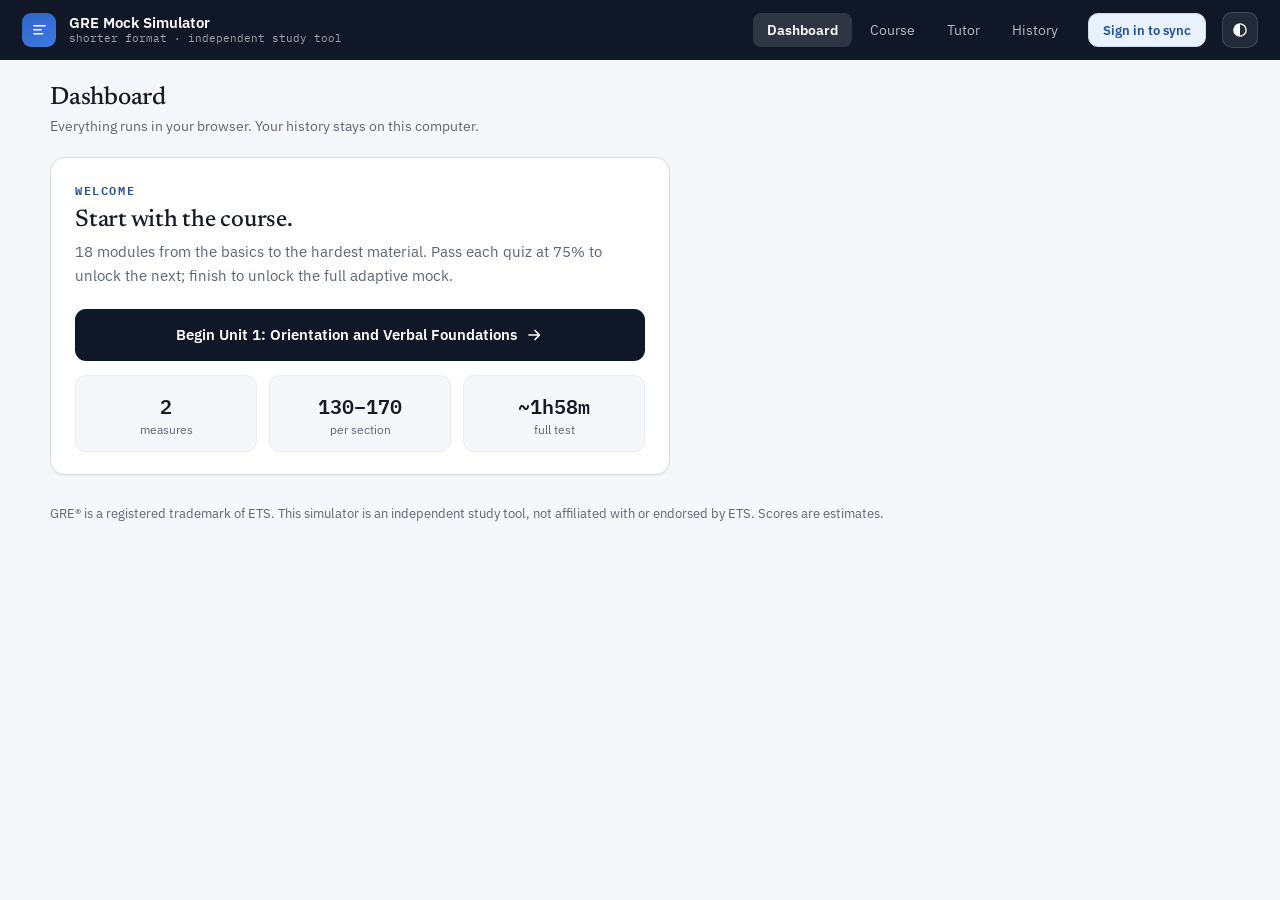
==== commit b2cefdeb: "GRE: web app manifest and iOS install meta tags" ====
--- a/index.html
+++ b/index.html
@@ -2,8 +2,14 @@
 <html lang="en">
 <head>
 <meta charset="UTF-8">
-<meta name="viewport" content="width=device-width, initial-scale=1">
+<meta name="viewport" content="width=device-width, initial-scale=1, viewport-fit=cover">
 <title>GRE Mock Exam Simulator</title>
+<link rel="manifest" href="manifest.webmanifest">
+<link rel="apple-touch-icon" href="icons/apple-touch-icon.png">
+<meta name="apple-mobile-web-app-capable" content="yes">
+<meta name="apple-mobile-web-app-title" content="GRE">
+<meta name="apple-mobile-web-app-status-bar-style" content="black-translucent">
+<meta name="theme-color" content="#101827">
 <script src="js/theme.js"></script>
 <link rel="stylesheet" href="css/style.css">
 </head>
--- a/css/style.css
+++ b/css/style.css
@@ -125,6 +125,19 @@
   --bad-grad: #c93b3b;
   --veil: rgba(8, 12, 20, .62);
 
+  /* JS-drawn SVG chart inks/fills (rendered on --paper cards).
+     Light values are the exact former hardcoded literals — light mode is a no-op. */
+  --chart-axis:         #333;     /* axes, baselines, bar/pie outlines, swatch borders */
+  --chart-grid:         #ddd;     /* DI gridlines */
+  --chart-label:        #333;     /* DI tick / category labels */
+  --chart-label-muted:  #555;     /* DI unit tags, figure notes */
+  --chart-label-strong: #222;     /* DI pie legend text */
+  --chart-stroke:       #222;     /* DI line-series strokes + filled markers */
+  --chart-fill-1: #ffffff;  --chart-fill-2: #c8ced6;  --chart-fill-3: #9aa4b0;
+  --chart-fill-4: #6b7684;  --chart-fill-5: #3d4854;  --chart-fill-6: #e8ebef;
+  --chart-trend-axis:   #8a94a2;  /* results trend baseline */
+  --chart-trend-grid:   #e3e7ec;  /* results trend gridlines */
+
   --r-frame: 16px; --r-card: 14px; --r-ctl: 10px; --r-input: 8px; --r-pill: 999px;
 
   --shadow-card: 0 1px 2px rgba(16, 24, 40, .05);
@@ -229,6 +242,7 @@
   transition: background var(--mo-micro) var(--ease-out);
 }
 .themebtn:hover { background: var(--overlay-14); }
+.themebtn svg { display: block; }
 
 /* auth modal (Task 6) */
 .authtabs { display: flex; gap: 6px; margin-bottom: 16px; }
@@ -418,7 +432,7 @@
 .btn.danger-outline:hover:not(:disabled) { background: var(--badsoft); }
 .btn.good { background: var(--good); color: var(--on-dark); }
 .btn.good:hover:not(:disabled) { background: var(--good-hover); }
-.btn.white { background: var(--paper); color: var(--headink); }
+.btn.white { background: var(--on-dark); color: var(--headink); }
 .btn.white:hover:not(:disabled) { background: var(--white-hover); }
 .btn.wide { width: 100%; }
 .btn.big { padding: 16px; border-radius: 11px; font-size: 15px; }
@@ -1291,3 +1305,111 @@
     scroll-behavior: auto !important;
   }
 }
+
+/* ================= dark theme ================= */
+
+[data-theme="dark"] {
+  color-scheme: dark;
+
+  /* surfaces — deep desaturated blue-gray ladder (L0 page → L2 fill) */
+  --page:   #090d13;   /* deepest, behind everything */
+  --sub:    #0e131c;   /* app / stage / page background (L0) */
+  --paper:  #171e29;   /* cards, modal, elevated surfaces (L1) */
+  --sub2:   #1f2836;   /* fills, table headers, pills (L2) */
+  --faint:  #273143;   /* faint fills / hairlines */
+  --line:   #333d51;   /* visible borders */
+  --tool-line-hover: #3f4a60;
+
+  /* ink */
+  --ink:        #e8ecf3;   /* body text  (14.1:1 on --paper) */
+  --muted:      #9aa6b6;   /* muted text (6.8:1 on --paper, 7.3:1 on --sub) */
+  --figure-ink: #e8ecf3;   /* big score numbers / worked h4 (was --headink text role) */
+  --pill-ink:   #c2cbd8;
+
+  /* chrome — stays dark, elevated a touch above the page */
+  --headink:        #141c2b;   /* study header / crumb / default button bar */
+  --headink2:       #1c2740;   /* hero gradient stop */
+  --headink-hover:  #1f2a3d;
+  --exam-head:      #1a2432;   /* exam toolbar / calc head — elevated exam tier */
+  --exam-head-hover:#212c3d;
+  --on-dark: #eef2f8;   /* text/glyphs on dark chrome (softened from pure white) */
+
+  /* accent — lightened + slightly desaturated blue */
+  --accent:        #5a8fe0;   /* solid interactive; #fff text ≈ 3.2:1 */
+  --accent2:       #9cc0f5;   /* link / eyebrow text (9.0:1 on --paper) */
+  --accentsoft:    #1b2942;   /* soft chip fill */
+  --accent-border: #34517d;
+  --accent-lite:   #7aa6ec;   /* gradient partner */
+  --accent-glow:   rgba(122,166,236,.28);
+  --accentsoft-hover: #223458;
+  --tbtn-on-bg:    rgba(122,166,236,.30);
+  --next-shadow:   rgba(90,143,224,.30);
+
+  /* measures */
+  --verbal:   #6f9fe6;
+  --quant:    #d9973f;
+  --quantsoft:#2c2415;
+
+  /* semantic — retuned, same meaning mapping */
+  --good: #46b071;  --goodsoft: #16311f;  --good-border: #2f6b45;
+  --good-tint: #12261a; --good-chip: #2b5a3c; --good-row: #234a30;
+  --good-tint-hover: #16311f; --good-alt: #3f9a68;
+  --good-border2: #2f6b45; --good-ink: #8fd3a9; --good-hover: #3a9560;
+  --good-grad: #2f8f57;
+
+  --bad: #e5716b;   --badsoft: #331b1b;   --bad-border: #6e3230;
+  --bad-hover: #c85852; --bad-grad: #c1524d;
+
+  --amber: #dca63f; --ambersoft: #2c2312; --amber-border: #5e4a24;
+  --amber-soft-border: #5e4a24; --amber-ink: #e0b878;
+  --track-amber: #3a2f16;
+
+  /* exam choice pick tint */
+  --pick: #24344a;  --pick-border: #3d5f8c;
+
+  /* markers + fields (inputs elevate above the page, readable in exam) */
+  --marker-border: #6b788c;
+  --field-bg: #10151e;   --field-border: #46536a;
+  --directions-ink: #b7c0cd;  --passage-ink: #d4dae4;  --di-border: #3a4560;
+  --lesson-ink: #d4dae4;
+
+  /* calculator — elevated exam device */
+  --calc-body: #212b3a;   --calc-frame: #3a4658;
+  --calc-shadow: rgba(0,0,0,.55);  --calc-display-line: #45516a;
+  --calc-btn: #2a3547;    --calc-btn-line: #45516a;
+  --calc-btn-op: #33415a; --calc-btn-op-hover: #3d4d69;
+
+  /* generic hovers on light surfaces → one step lighter than the surface */
+  --hover-soft: #202a39;  --white-hover: #dde4ee;  --essaytool-hover: #293346;
+
+  /* shadows → borders (drop shadows read as dirt on dark) */
+  --shadow-card:  0 0 0 1px rgba(0,0,0,.35);
+  --shadow-frame: 0 0 0 1px rgba(0,0,0,.4);
+  --shadow-modal: 0 24px 60px rgba(0,0,0,.7);
+
+  --focus-ring: 0 0 0 3px rgba(122,166,236,.55);
+
+  --veil: rgba(4,7,12,.72);
+
+  /* white-alpha overlays on permanently-dark chrome keep working unchanged;
+     restated here only so the intent is explicit. */
+  --on-dark-85: rgba(255,255,255,.82); --on-dark-70: rgba(255,255,255,.66);
+  --on-dark-60: rgba(255,255,255,.58); --on-dark-55: rgba(255,255,255,.55);
+  --on-dark-50: rgba(255,255,255,.5);  --on-dark-45: rgba(255,255,255,.45);
+  --overlay-08: rgba(255,255,255,.06); --overlay-10: rgba(255,255,255,.08);
+  --overlay-13: rgba(255,255,255,.11); --overlay-14: rgba(255,255,255,.13);
+  --overlay-15: rgba(255,255,255,.14); --overlay-18: rgba(255,255,255,.16);
+
+  /* JS-drawn SVG charts — retuned for readability on --paper (#171e29).
+     axes/grid >=3:1, labels >=4.5:1, series from the measure/gray dark family. */
+  --chart-axis:         #8b96a8;   /* 5.60:1 */
+  --chart-grid:         #616d87;   /* 3.23:1 */
+  --chart-label:        #b3bcca;   /* 8.74:1 */
+  --chart-label-muted:  #9aa6b6;   /* 6.78:1 */
+  --chart-label-strong: #ccd4df;   /* 11.2:1 */
+  --chart-stroke:       #c3ccd8;   /* 10.3:1 */
+  --chart-fill-1: #dfe4ec;  --chart-fill-2: #b3bcca;  --chart-fill-3: #8791a2;
+  --chart-fill-4: #5f6a7d;  --chart-fill-5: #454f63;  --chart-fill-6: #cbd2dd;
+  --chart-trend-axis:   #7c879a;   /* 4.62:1 */
+  --chart-trend-grid:   #616e88;   /* 3.26:1 */
+}
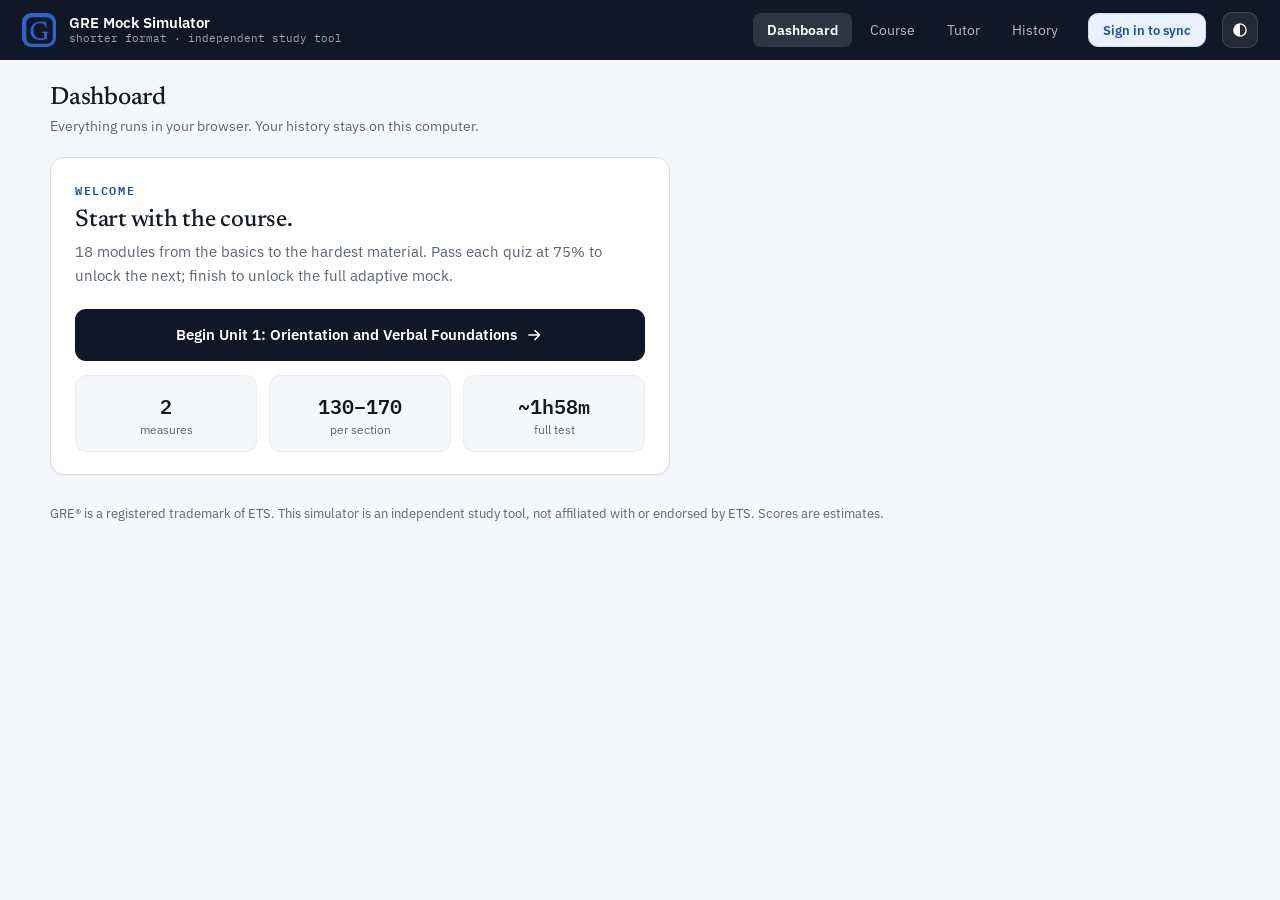
==== commit 1f652658: "Question bank: +228 questions, new topics, recalibrated difficulty Exam bank (~120 new): - quant-har" ====
--- a/index.html
+++ b/index.html
@@ -21,16 +21,21 @@
 <script src="data/verbal-easy.js"></script>
 <script src="data/verbal-medium.js"></script>
 <script src="data/verbal-hard.js"></script>
+<script src="data/verbal-2.js"></script>
+<script src="data/passages-2.js"></script>
 <script src="data/quant-easy.js"></script>
 <script src="data/quant-medium.js"></script>
 <script src="data/quant-hard.js"></script>
+<script src="data/quant-hard2.js"></script>
+<script src="data/quant-topics.js"></script>
 
-<!-- Study course -->
+<!-- Study course (course-extra grows the quiz pools; must load after the units) -->
 <script src="data/course-u1.js"></script>
 <script src="data/course-u2.js"></script>
 <script src="data/course-u3.js"></script>
 <script src="data/course-u4.js"></script>
 <script src="data/course-u5.js"></script>
+<script src="data/course-extra.js"></script>
 
 <!-- App -->
 <script src="js/scoring.js"></script>
@@ -41,5 +46,6 @@
 <script src="js/course.js"></script>
 <script src="js/sync.js"></script>
 <script src="js/app.js"></script>
+<script src="js/pwa.js"></script>
 </body>
 </html>
--- a/css/style.css
+++ b/css/style.css
@@ -146,11 +146,22 @@
 
   --focus-ring: 0 0 0 3px rgba(47, 99, 198, .45);
 
+  /* motion scale: press < micro < state < screen < enter.
+     --mo-press is pointer-down acknowledgement (must feel like the control,
+     not like a transition); --mo-enter is reserved for the two authored
+     arrivals (verdict banners); --mo-step is one beat of sibling stagger. */
+  --mo-press: 80ms;
   --mo-micro: 130ms;
   --mo-state: 220ms;
+  --mo-theme: 200ms;
   --mo-screen: 300ms;
+  --mo-enter: 400ms;
+  --mo-step: 40ms;
+  --mo-pulse: 720ms;   /* one beat of a repeating attention cue */
   --ease-out: cubic-bezier(.2, .7, .3, 1);
   --ease-in: cubic-bezier(.5, 0, .8, .4);
+  /* exponential deceleration — arrivals that settle instead of coasting */
+  --ease-settle: cubic-bezier(.16, 1, .3, 1);
 
   --font-sans: "IBM Plex Sans", system-ui, -apple-system, "Segoe UI", Roboto, sans-serif;
   --font-mono: "IBM Plex Mono", ui-monospace, Consolas, "Courier New", monospace;
@@ -170,13 +181,76 @@
   -webkit-font-smoothing: antialiased;
 }
 
-#app { height: 100%; display: flex; flex-direction: column; }
+#app {
+  height: 100%; display: flex; flex-direction: column;
+  /* Standalone on iOS the navy header runs under the status bar. Because
+     box-sizing is border-box and height is 100%, this padding is drawn inside
+     the height, so the column shrinks by exactly the inset and --headink shows
+     through the strip.
+     env() is 0px off-iOS, making this a no-op in a browser tab. */
+  padding-top: env(safe-area-inset-top);
+  background: var(--headink);
+}
+/* .tophead and .crumb are --headink, but .examhead is --exam-head: a
+   deliberately elevated tier, and a different value in BOTH themes. Without
+   this the strip would seam against the exam toolbar mid-test — on device, in
+   the app's primary use case. Browsers without :has() simply get that seam. */
+#app:has(> .examhead) { background: var(--exam-head); }
 
 button { font-family: inherit; cursor: pointer; }
 input, select, textarea { font-family: inherit; }
 
 :focus-visible { outline: none; box-shadow: var(--focus-ring); border-radius: 6px; }
 button:disabled { opacity: .5; cursor: not-allowed; }
+
+/* Baseline interaction easing for every control that does not declare its own.
+   Scoped to interactive elements on purpose: a `*` transition repaints the
+   whole document on a theme switch. Components below that redeclare
+   `transition` all carry box-shadow so the focus ring still resolves. */
+button, summary, input, select, textarea, [tabindex] {
+  transition: background-color var(--mo-micro) var(--ease-out),
+    border-color var(--mo-micro) var(--ease-out),
+    box-shadow var(--mo-micro) var(--ease-out),
+    transform var(--mo-press) var(--ease-out);
+}
+
+/* Pointer-down: the control gives by a hair and returns. Grouped here so the
+   press reads identically everywhere instead of drifting per component. */
+.btn:active:not(:disabled),
+.tool:active,
+.mod-row:active:not(.locked),
+.tbtn:active:not(:disabled),
+.themebtn:active,
+.seg button:active,
+.guides button:active,
+.essay-toolbar button:active,
+.calc-grid button:active,
+.calc-transfer:active,
+.linkish:active,
+.syncpill:active {
+  transform: translateY(1px);
+  transition-duration: var(--mo-press);
+}
+
+/* Theme switch smoothing.
+   Deliberately an explicit list of large, static surfaces rather than `*`:
+   transitioning every element repaints the whole document at once, which
+   janks badly on the exam screens and makes every hover feel slow. Text
+   colour is not in the list — inherited colour snaps on children anyway, and
+   a half-faded ink is less readable than an instant one. Interactive
+   controls redeclare `transition` above and simply change a little faster. */
+html, body, #app, .stage,
+.tophead, .crumb, .examhead, .substrip, .hairline, .lowtime,
+.card, .panel, .progcard, .score-card, .rev-item, .attempt-row, .missrow,
+.review-wrap, .stat, .pill, .lockpill, .expl, .rules .rule,
+.modal, .modal .tile, .calc, .calc-display, .essay-prompt, .essay-readback,
+.recovery-code, .empty .tile, .railhead .tile, .mod-ic, .cmap .dot,
+.tbar-track, .progcard .track, .units .useg, .pips i,
+.di-table th, .di-table td, .lesson code, .lesson th, .lesson td,
+.lesson .keybox, .lesson .warnbox, .lesson .exambox, .lesson .worked {
+  transition: background-color var(--mo-theme) var(--ease-out),
+    border-color var(--mo-theme) var(--ease-out);
+}
 
 .icon { flex: 0 0 auto; }
 .mono { font-family: var(--font-mono); }
@@ -191,11 +265,12 @@
   background: var(--headink); color: var(--on-dark);
 }
 .tophead .brandwrap { display: flex; align-items: center; gap: 13px; min-width: 0; }
+/* The mark supplies its own field and rounding, so the box is just a clip. */
 .tophead .logo {
   width: 34px; height: 34px; flex: 0 0 auto; border-radius: 9px;
-  background: linear-gradient(150deg, var(--accent), var(--accent-lite));
-  display: flex; align-items: center; justify-content: center; color: var(--on-dark);
-}
+  overflow: hidden; display: block;
+}
+.tophead .logo img { display: block; width: 100%; height: 100%; }
 .tophead .names { line-height: 1.15; min-width: 0; }
 .tophead .pname { font-size: 14.5px; font-weight: 600; white-space: nowrap; }
 .tophead .psub { font-family: var(--font-mono); font-size: 11px; opacity: .6; white-space: nowrap; }
@@ -203,7 +278,9 @@
 .topnav button {
   background: none; border: none; color: var(--on-dark-70);
   font-size: 13.5px; padding: 8px 14px; border-radius: 8px;
-  transition: background var(--mo-micro) var(--ease-out), color var(--mo-micro) var(--ease-out);
+  transition: background-color var(--mo-micro) var(--ease-out),
+    color var(--mo-micro) var(--ease-out),
+    box-shadow var(--mo-micro) var(--ease-out);
 }
 .topnav button:hover { color: var(--on-dark); background: var(--overlay-08); }
 .topnav button.on { background: var(--overlay-13); color: var(--on-dark); font-weight: 600; }
@@ -221,7 +298,9 @@
   background: var(--overlay-08); border: 1px solid var(--overlay-14);
   color: var(--on-dark); border-radius: var(--r-pill); padding: 6px 13px 6px 11px;
   font-size: 13px; font-weight: 600; max-width: 190px;
-  transition: background var(--mo-micro) var(--ease-out);
+  transition: background-color var(--mo-micro) var(--ease-out),
+    box-shadow var(--mo-micro) var(--ease-out),
+    transform var(--mo-press) var(--ease-out);
 }
 .syncpill:hover { background: var(--overlay-14); }
 .syncpill .u { overflow: hidden; text-overflow: ellipsis; white-space: nowrap; }
@@ -239,10 +318,15 @@
   background: var(--overlay-08); border: 1px solid var(--overlay-14);
   color: var(--on-dark); border-radius: var(--r-ctl);
   font-size: 16px; line-height: 1;
-  transition: background var(--mo-micro) var(--ease-out);
+  transition: background-color var(--mo-micro) var(--ease-out),
+    box-shadow var(--mo-micro) var(--ease-out),
+    transform var(--mo-press) var(--ease-out);
 }
 .themebtn:hover { background: var(--overlay-14); }
-.themebtn svg { display: block; }
+/* The glyph node is replaced on every theme change, so this entrance fires
+   exactly when the theme lands — the mark arrives with the surfaces it names. */
+.themebtn svg { display: block; animation: markin var(--mo-state) var(--ease-settle) both; }
+@keyframes markin { from { opacity: 0; transform: scale(.55) rotate(-25deg); } }
 
 /* auth modal (Task 6) */
 .authtabs { display: flex; gap: 6px; margin-bottom: 16px; }
@@ -335,7 +419,11 @@
   display: flex; flex-direction: column; align-items: center; gap: 2px;
   padding: 6px 9px; border: none; border-radius: 7px;
   background: none; color: var(--on-dark-85);
-  transition: background var(--mo-micro) var(--ease-out);
+  transition: background-color var(--mo-micro) var(--ease-out),
+    color var(--mo-micro) var(--ease-out),
+    opacity var(--mo-micro) var(--ease-out),
+    box-shadow var(--mo-micro) var(--ease-out),
+    transform var(--mo-press) var(--ease-out);
 }
 .tbtn .lb { font-size: 9.5px; }
 .tbtn:hover:not(:disabled) { background: var(--overlay-10); }
@@ -367,32 +455,52 @@
   font-family: var(--font-mono); font-weight: 700;
   font-variant-numeric: tabular-nums; min-width: 54px; text-align: right;
 }
-.substrip .timer.low { color: var(--bad); animation: blink 1s steps(2) infinite; }
-@keyframes blink { 50% { opacity: .32; } }
+/* Five-minute warning. Three pulses announce the mark, then the clock settles
+   into a steady red it can hold for the rest of the section — a hard blink
+   running for five straight minutes is a distraction, not a warning. */
+.substrip .timer.low {
+  color: var(--bad);
+  animation: timerwarn var(--mo-pulse) var(--ease-out) 3 both;
+}
+@keyframes timerwarn { 40% { opacity: .34; } }
 
 .lowtime {
   display: flex; align-items: center; gap: 10px; flex: 0 0 auto;
   background: var(--badsoft); border-bottom: 1px solid var(--bad-border);
   color: var(--bad); padding: 11px 20px;
   font-size: 13.5px; font-weight: 600;
-}
+  /* unhidden mid-section: it resolves in place rather than snapping into flow */
+  animation: lowbarin var(--mo-state) var(--ease-settle) both;
+}
+@keyframes lowbarin { from { opacity: 0; transform: translateY(-4px); } }
 
 .hairline { height: 3px; flex: 0 0 auto; background: var(--sub2); }
 .hairline > i {
   display: block; height: 100%; background: var(--accent);
-  transition: width var(--mo-state) var(--ease-out);
+  transition: width var(--mo-state) var(--ease-settle);
 }
 
 /* ================= stage ================= */
 
 .stage { flex: 1; overflow: auto; background: var(--sub); }
-.stage-inner { max-width: 980px; margin: 0 auto; padding: 26px 30px 40px; }
+/* Bottom inset keeps scrolled content clear of the iPhone home indicator.
+   The variant rules below redeclare the padding shorthand at higher
+   specificity, so they must carry the env() term too or the inset silently
+   vanishes on exactly the most scroll-heavy screens in the app. */
+.stage-inner {
+  max-width: 980px; margin: 0 auto;
+  padding: 26px 30px calc(40px + env(safe-area-inset-bottom));
+}
 .stage-inner.wide { max-width: 1240px; }
-.stage-inner.reader { max-width: 800px; padding: 34px 30px 40px; }
-.stage-inner.exam { max-width: 1020px; padding: 22px 30px 34px; }
+.stage-inner.reader { max-width: 800px; padding: 34px 30px calc(40px + env(safe-area-inset-bottom)); }
+.stage-inner.exam { max-width: 1020px; padding: 22px 30px calc(34px + env(safe-area-inset-bottom)); }
 .stage-inner.exam.splitwide { max-width: 1180px; }
-.screen-in { animation: dashin var(--mo-screen) var(--ease-out) both; }
-@keyframes dashin { from { opacity: 0; transform: translateY(8px); } }
+.screen-in { animation: dashin var(--mo-screen) var(--ease-settle) both; }
+@keyframes dashin { from { opacity: 0; transform: translateY(7px); } }
+/* Exam screens do not travel. Test-delivery software cuts between questions;
+   anything that slides reads as a website and breaks the PowerPrep illusion. */
+.stage-inner.exam.screen-in { animation: fadein var(--mo-micro) var(--ease-out) both; }
+@keyframes fadein { from { opacity: 0; } }
 
 .screen-title {
   font-family: var(--font-serif);
@@ -415,7 +523,10 @@
   border-radius: var(--r-ctl); border: 1px solid transparent;
   background: var(--headink); color: var(--on-dark);
   font-size: 14.5px; font-weight: 600; line-height: 1;
-  transition: background var(--mo-micro) var(--ease-out), border-color var(--mo-micro) var(--ease-out);
+  transition: background-color var(--mo-micro) var(--ease-out),
+    border-color var(--mo-micro) var(--ease-out),
+    box-shadow var(--mo-micro) var(--ease-out),
+    transform var(--mo-press) var(--ease-out);
 }
 .btn:hover:not(:disabled) { background: var(--headink-hover); }
 .btn.exam { background: var(--exam-head); }
@@ -494,6 +605,16 @@
 .dash-rail { display: flex; flex-direction: column; gap: 16px; }
 @media (max-width: 900px) { .dash { grid-template-columns: 1fr; } }
 
+/* The dashboard is the one editorial surface in the app, so its two columns
+   resolve top-down instead of arriving as a slab. Capped at four beats
+   (160ms) so the whole gesture finishes inside the screen transition. */
+.dash-main > *, .dash-rail > * { animation: cardin var(--mo-state) var(--ease-settle) both; }
+.dash-main > :nth-child(2), .dash-rail > :nth-child(2) { animation-delay: var(--mo-step); }
+.dash-main > :nth-child(3), .dash-rail > :nth-child(3) { animation-delay: calc(var(--mo-step) * 2); }
+.dash-main > :nth-child(4), .dash-rail > :nth-child(4) { animation-delay: calc(var(--mo-step) * 3); }
+.dash-main > :nth-child(n+5), .dash-rail > :nth-child(n+5) { animation-delay: calc(var(--mo-step) * 4); }
+@keyframes cardin { from { opacity: 0; transform: translateY(5px); } }
+
 .hero {
   position: relative; overflow: hidden;
   background: linear-gradient(135deg, var(--headink), var(--headink2));
@@ -598,9 +719,15 @@
   display: flex; align-items: center; gap: 12px; width: 100%; text-align: left;
   background: var(--paper); border: 1px solid var(--line);
   border-radius: 12px; padding: 14px 16px;
-  transition: background var(--mo-micro) var(--ease-out), border-color var(--mo-micro) var(--ease-out);
+  transition: background-color var(--mo-micro) var(--ease-out),
+    border-color var(--mo-micro) var(--ease-out),
+    box-shadow var(--mo-micro) var(--ease-out),
+    transform var(--mo-press) var(--ease-out);
 }
 .tool:hover { background: var(--hover-soft); border-color: var(--tool-line-hover); }
+/* the chevron leans toward the destination on hover */
+.tool .chev { transition: transform var(--mo-state) var(--ease-settle); }
+.tool:hover .chev { transform: translateX(3px); }
 .tool .tile {
   width: 34px; height: 34px; flex: 0 0 auto; border-radius: 9px;
   background: var(--accentsoft); color: var(--accent2);
@@ -673,10 +800,16 @@
   width: 100%; min-height: 44px; padding: 10px 12px; text-align: left;
   background: none; border: 1px solid transparent; border-radius: 5px;
   font-family: var(--font-serif); font-size: 16.5px; line-height: 1.5; color: var(--ink);
-  transition: background var(--mo-micro) var(--ease-out), border-color var(--mo-micro) var(--ease-out);
+  transition: background-color var(--mo-micro) var(--ease-out),
+    border-color var(--mo-micro) var(--ease-out),
+    opacity var(--mo-micro) var(--ease-out),
+    box-shadow var(--mo-micro) var(--ease-out);
 }
 .choice:hover:not(.ro) { background: var(--hover-soft); }
 .choice.selected { background: var(--pick); border-color: var(--pick-border); }
+/* The pick registers under the finger, before the handler runs. Rows never
+   move — displacing serif text mid-read is worse than no feedback at all. */
+.choice:active:not(.ro) { background-color: var(--pick); transition-duration: var(--mo-press); }
 .choice .ctext { flex: 1; min-width: 0; }
 
 /* markers come from the engine: oval = pick one, square = pick one-or-more / SE two */
@@ -684,11 +817,25 @@
   flex: 0 0 auto; border: 2px solid var(--marker-border); background: var(--field-bg);
   display: inline-flex; align-items: center; justify-content: center;
   color: transparent;
-  transition: background var(--mo-micro) var(--ease-out);
+  transition: background-color var(--mo-press) var(--ease-out),
+    border-color var(--mo-press) var(--ease-out),
+    color var(--mo-press) var(--ease-out);
 }
 .choice .oval { width: 30px; height: 20px; border-radius: 50%; }
 .choice .sqr { width: 20px; height: 20px; border-radius: 3px; }
-.choice.selected .oval, .choice.selected .sqr { background: var(--ink); color: var(--on-dark); }
+/* Marked in the paper colour, not --on-dark. The fill is --ink, which inverts
+   with the theme, so a fixed near-white glyph left the tick on a Sentence
+   Equivalence / multi-answer box at ~1.03:1 in dark and night — you could not
+   see which boxes you had ticked. --paper inverts with --ink and stays >13:1
+   in all three themes. */
+.choice.selected .oval, .choice.selected .sqr { background: var(--ink); color: var(--paper); }
+/* The tick lands into the filled box rather than blinking on with it.
+   A transition (not a keyframe) so a re-rendered answered question paints
+   already-ticked instead of replaying the mark on every back-navigation. */
+.choice .sqr .icon { transform: scale(.5); transition: transform var(--mo-state) var(--ease-settle); }
+.choice.selected .sqr .icon,
+.choice.correct .sqr .icon,
+.choice.wrongpick .sqr .icon { transform: scale(1); }
 .choice.dim { opacity: .65; }
 .choice .maxhint {
   margin-left: auto; flex: 0 0 auto;
@@ -803,6 +950,9 @@
   border: 1.5px solid var(--field-border); border-radius: 6px; padding: 14px 16px;
   font-family: var(--font-sans); font-size: 15.5px; line-height: 1.6; color: var(--ink);
   background: var(--paper);
+  transition: background-color var(--mo-theme) var(--ease-out),
+    border-color var(--mo-micro) var(--ease-out),
+    box-shadow var(--mo-micro) var(--ease-out);
 }
 .essay-box:focus-visible { border-color: var(--accent); box-shadow: var(--focus-ring); }
 
@@ -817,7 +967,10 @@
 .review-table th:last-child { text-align: center; }
 .review-table td { padding: 9px 14px; border-top: 1px solid var(--faint); }
 .review-table td:last-child { text-align: center; }
-.review-table tbody tr { cursor: pointer; }
+.review-table tbody tr {
+  cursor: pointer;
+  transition: background-color var(--mo-micro) var(--ease-out);
+}
 .review-table tbody tr:nth-child(even) { background: var(--sub); }
 .review-table tbody tr:hover { background: var(--accentsoft); }
 .review-table tbody tr.cur { background: var(--pick); }
@@ -916,8 +1069,14 @@
 .tbar-track { height: 16px; border-radius: 6px; background: var(--sub2); overflow: hidden; }
 .tbar-fill {
   height: 100%; border-radius: 6px; background: var(--verbal);
-  transition: width var(--mo-state) var(--ease-out);
-}
+  transition: width var(--mo-state) var(--ease-settle);
+  /* The width arrives inline from JS, so a width transition can never run on
+     first paint. Scaling to the served width is what makes the measurement
+     read as measured rather than merely printed. */
+  transform-origin: left center;
+  animation: fillx var(--mo-enter) var(--ease-settle) both;
+}
+@keyframes fillx { from { transform: scaleX(0); } }
 .tbar-row.q .tbar-fill { background: var(--quant); }
 .tbar-row.lag .tbar-fill { background: var(--amber); }
 .tbar-row.lag .nm { font-weight: 600; }
@@ -954,6 +1113,11 @@
   display: flex; align-items: center; justify-content: space-between;
   gap: 20px; flex-wrap: wrap;
   border-radius: var(--r-card); padding: 22px 24px; color: var(--on-dark);
+  /* same verdict language as the tutor banner, one tier larger */
+  animation: verdictin var(--mo-enter) var(--ease-settle) both;
+}
+.banner .tile > .icon {
+  animation: verdictmark var(--mo-state) var(--ease-settle) calc(var(--mo-step) * 2) both;
 }
 .banner.pass { background: linear-gradient(135deg, var(--good), var(--good-grad)); }
 .banner.fail { background: linear-gradient(135deg, var(--bad), var(--bad-grad)); }
@@ -1038,10 +1202,17 @@
   box-shadow: var(--shadow-modal);
   width: 100%; max-width: 480px; max-height: 84vh; overflow: auto;
   padding: 26px 28px;
-  animation: modalin var(--mo-state) var(--ease-out) both;
-}
-@keyframes modalin { from { opacity: 0; transform: translateY(10px) scale(.98); } }
+  animation: modalin var(--mo-state) var(--ease-settle) both;
+}
+@keyframes modalin { from { opacity: 0; transform: translateY(10px) scale(.985); } }
 .modal.lg { max-width: 660px; }
+/* The dismiss ✕ is built with inline styles in sync.js, so its resting state
+   cannot be reached from here — only the hover, and only with !important.
+   Without this the one control on the card has no hover state at all. */
+.modal-x:hover, .modal-x:focus-visible {
+  background: var(--sub2) !important;
+  color: var(--ink) !important;
+}
 .modal .tile {
   width: 44px; height: 44px; border-radius: 12px; margin-bottom: 14px;
   display: inline-flex; align-items: center; justify-content: center;
@@ -1078,7 +1249,9 @@
 .progcard .track > i {
   display: block; height: 100%;
   background: linear-gradient(90deg, var(--accent), var(--accent-lite));
-  transition: width var(--mo-state) var(--ease-out);
+  transition: width var(--mo-state) var(--ease-settle);
+  transform-origin: left center;
+  animation: fillx var(--mo-enter) var(--ease-settle) both;
 }
 
 .unitgroup { margin-bottom: 20px; }
@@ -1092,8 +1265,13 @@
   width: 100%; text-align: left; min-height: 44px; padding: 13px 15px;
   background: var(--paper); border: 1px solid var(--line); border-radius: 11px;
   color: var(--ink);
-  transition: background var(--mo-micro) var(--ease-out), border-color var(--mo-micro) var(--ease-out);
-}
+  transition: background-color var(--mo-micro) var(--ease-out),
+    border-color var(--mo-micro) var(--ease-out),
+    box-shadow var(--mo-micro) var(--ease-out),
+    transform var(--mo-press) var(--ease-out);
+}
+/* Border colour is state-bearing here (done = green, next = accent), so hover
+   moves the fill only and leaves the status edge alone. */
 .mod-row:hover:not(.locked) { background: var(--hover-soft); }
 .mod-ic {
   width: 26px; height: 26px; flex: 0 0 auto; border-radius: 50%;
@@ -1225,7 +1403,11 @@
   flex: 1; min-height: 44px; padding: 12px 0;
   background: var(--paper); border: 1.5px solid var(--line); border-radius: 9px;
   font-family: var(--font-mono); font-size: 14px; font-weight: 600; color: var(--muted);
-  transition: background var(--mo-micro) var(--ease-out), border-color var(--mo-micro) var(--ease-out);
+  transition: background-color var(--mo-micro) var(--ease-out),
+    border-color var(--mo-micro) var(--ease-out),
+    color var(--mo-micro) var(--ease-out),
+    box-shadow var(--mo-micro) var(--ease-out),
+    transform var(--mo-press) var(--ease-out);
 }
 .seg button:hover:not(.on) { background: var(--hover-soft); }
 .seg button.on { background: var(--accentsoft); border-color: var(--accent); color: var(--accent2); }
@@ -1237,11 +1419,28 @@
 }
 .guides button:hover { background: var(--hover-soft); border-color: var(--accent-border); }
 
+/* ---- the verdict ----
+   The one authored moment in the app, and it lives only in study mode: the
+   banner drops in, the mark lands into it a beat later, and the reasoning
+   follows. Nothing in the timed exam moves like this. */
 .fb-banner {
   display: flex; align-items: center; gap: 9px;
   border-radius: 9px; padding: 12px 16px; margin-top: 18px;
   font-size: 15px; font-weight: 700;
-  animation: dashin var(--mo-state) var(--ease-out) both;
+  animation: verdictin var(--mo-enter) var(--ease-settle) both;
+}
+@keyframes verdictin {
+  from { opacity: 0; transform: translateY(-7px); }
+  30% { opacity: 1; }
+}
+.fb-banner > .icon {
+  animation: verdictmark var(--mo-state) var(--ease-settle) calc(var(--mo-step) * 2) both;
+}
+@keyframes verdictmark { from { opacity: 0; transform: scale(.4); } }
+/* the explanation arrives after the verdict, never with it */
+.fb-banner ~ .fb-note,
+.fb-banner ~ .expl {
+  animation: cardin var(--mo-state) var(--ease-out) calc(var(--mo-step) * 4) both;
 }
 .fb-banner.good { background: var(--goodsoft); color: var(--good); }
 .fb-banner.bad { background: var(--badsoft); color: var(--bad); }
@@ -1256,8 +1455,11 @@
 /* ================= responsive ================= */
 
 @media (max-width: 720px) {
-  .stage-inner { padding: 20px 16px 32px; }
-  .stage-inner.exam { padding: 16px; }
+  /* Every iPhone viewport is <= 720px, so this block always applies on the
+     device this feature exists for. Without the env() term here the home
+     indicator overlaps scrolled content. */
+  .stage-inner { padding: 20px 16px calc(32px + env(safe-area-inset-bottom)); }
+  .stage-inner.exam { padding: 16px 16px calc(16px + env(safe-area-inset-bottom)); }
   .tophead, .crumb { padding: 0 16px; }
   .tophead { height: auto; min-height: 60px; padding: 10px 16px; flex-wrap: wrap; }
 
@@ -1296,19 +1498,12 @@
   .calc { width: calc(100% - 24px); left: 12px !important; }
 }
 
-/* ================= reduced motion ================= */
-
-@media (prefers-reduced-motion: reduce) {
-  *, *::before, *::after {
-    animation: none !important;
-    transition: none !important;
-    scroll-behavior: auto !important;
-  }
-}
-
-/* ================= dark theme ================= */
-
-[data-theme="dark"] {
+/* ================= dark theme =================
+   The "night" theme inherits every dark token, then re-grounds the surface
+   ladder on true black below (OLED / low-light reading). */
+
+[data-theme="dark"],
+[data-theme="night"] {
   color-scheme: dark;
 
   /* surfaces — deep desaturated blue-gray ladder (L0 page → L2 fill) */
@@ -1413,3 +1608,63 @@
   --chart-trend-axis:   #7c879a;   /* 4.62:1 */
   --chart-trend-grid:   #616e88;   /* 3.26:1 */
 }
+
+/* ================= night theme (true black) =================
+   Same ink/accent/semantic system as dark; only the surface ladder and the
+   chrome drop to pure/near black so OLED screens emit as little light as
+   possible. Borders step up slightly to keep card edges legible without
+   elevation fills. */
+
+[data-theme="night"] {
+  /* surfaces — black ladder (L0 page → L2 fill) */
+  --page:   #000000;
+  --sub:    #000000;   /* app / stage background */
+  --paper:  #07090d;   /* cards, modal, elevated surfaces */
+  --sub2:   #0d1117;   /* fills, table headers, pills */
+  --faint:  #12161d;
+  --line:   #262d3a;
+  --tool-line-hover: #333d4e;
+
+  /* chrome — barely above black */
+  --headink:        #05070b;
+  --headink2:       #0c1526;
+  --headink-hover:  #101826;
+  --exam-head:      #0a111a;
+  --exam-head-hover:#121b28;
+
+  /* soft fills sink toward black */
+  --accentsoft:    #101c30;
+  --accentsoft-hover: #172743;
+  --goodsoft: #0c2115;  --good-tint: #091a10;  --good-tint-hover: #0c2115;
+  --badsoft:  #241012;
+  --ambersoft:#1f180b;
+  --quantsoft:#1f1a0e;
+  --pick: #16233a;
+
+  /* fields */
+  --field-bg: #05070b;
+  --calc-body: #10161f;  --calc-btn: #161d29;  --calc-btn-op: #1d2738;
+  --calc-btn-op-hover: #263349;
+  --hover-soft: #10151d; --essaytool-hover: #161d29;
+
+  --shadow-card:  0 0 0 1px rgba(255,255,255,.06);
+  --shadow-frame: 0 0 0 1px rgba(255,255,255,.07);
+  --shadow-modal: 0 24px 60px rgba(0,0,0,.9);
+  --veil: rgba(0,0,0,.82);
+}
+
+/* ================= reduced motion =================
+   Last block in the file on purpose. `!important` already outranks everything
+   above regardless of order, but keeping it last means any rule added later
+   is visibly downstream of the kill switch. Nothing in this stylesheet may
+   depend on an animation running to reach its resting state — every keyframe
+   animates *from* an offset toward the element's own base style, so removing
+   motion leaves the correct static rendering. */
+
+@media (prefers-reduced-motion: reduce) {
+  *, *::before, *::after {
+    animation: none !important;
+    transition: none !important;
+    scroll-behavior: auto !important;
+  }
+}
